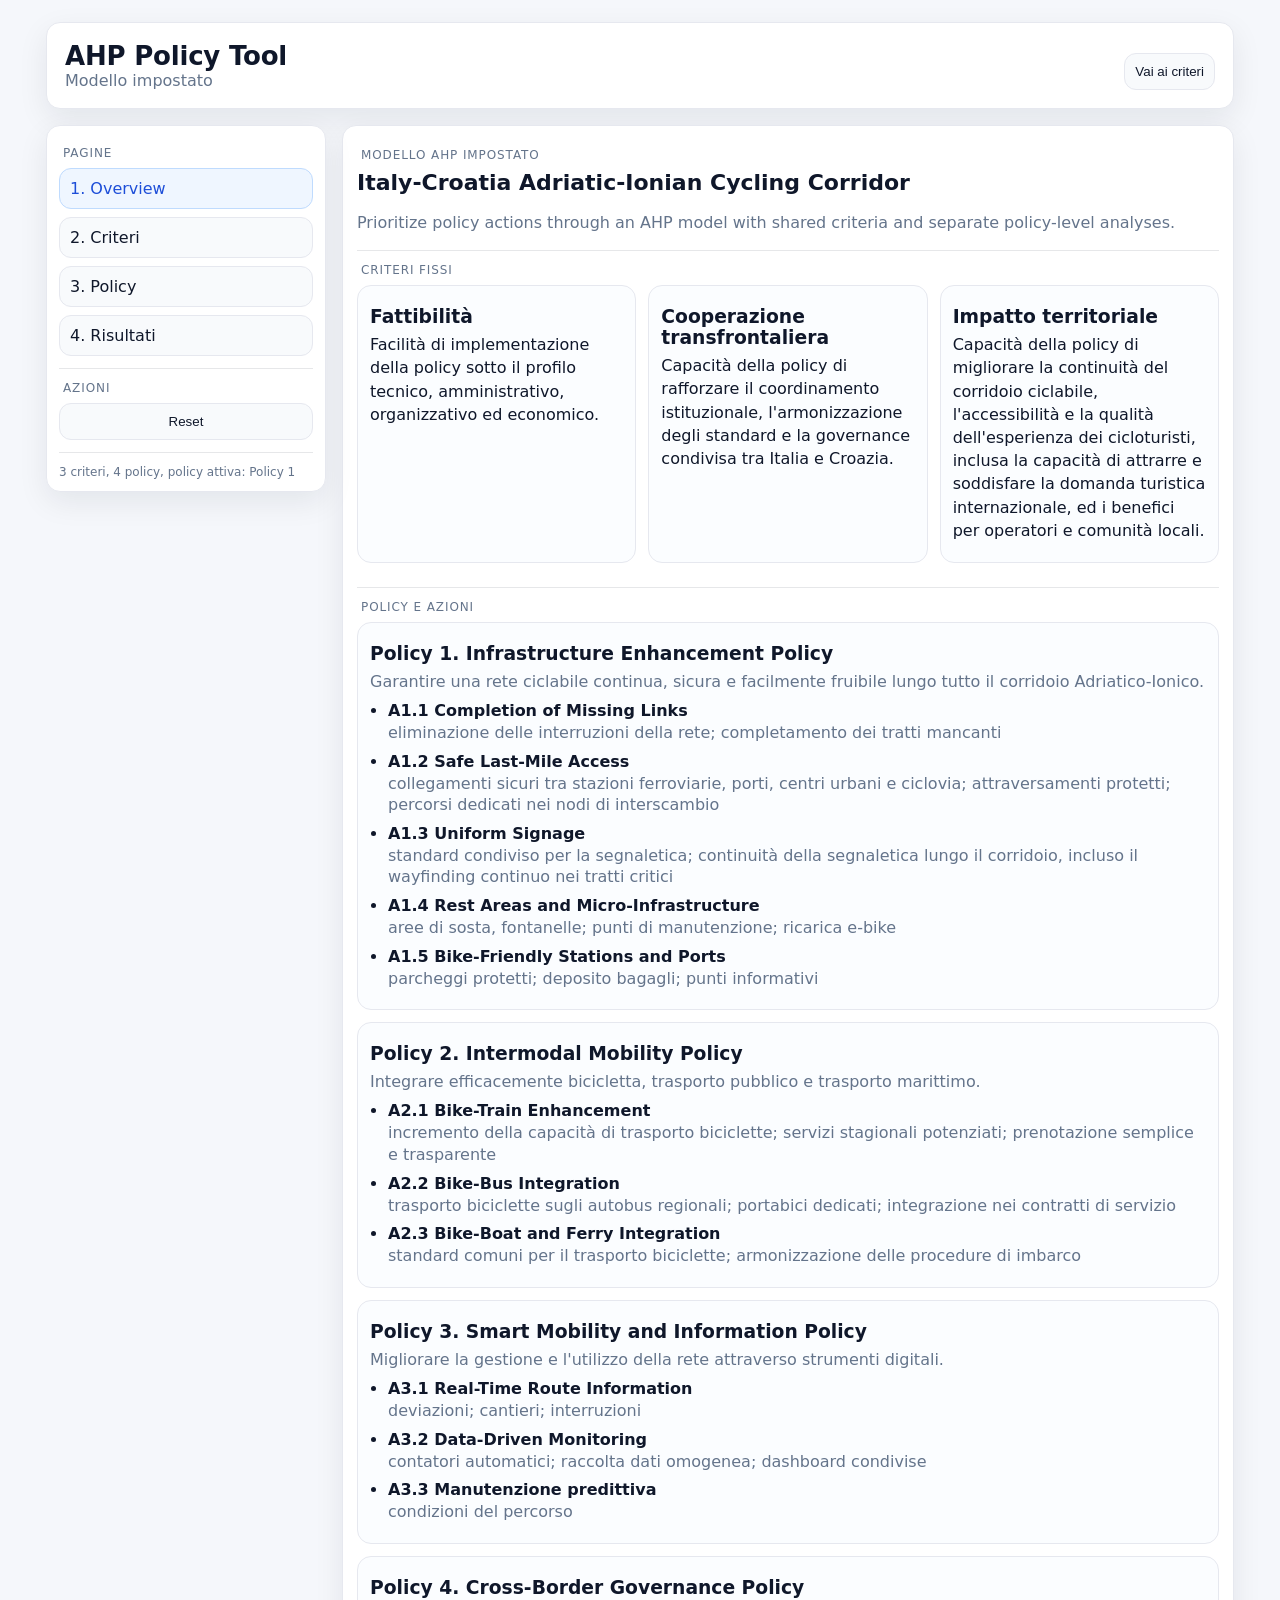
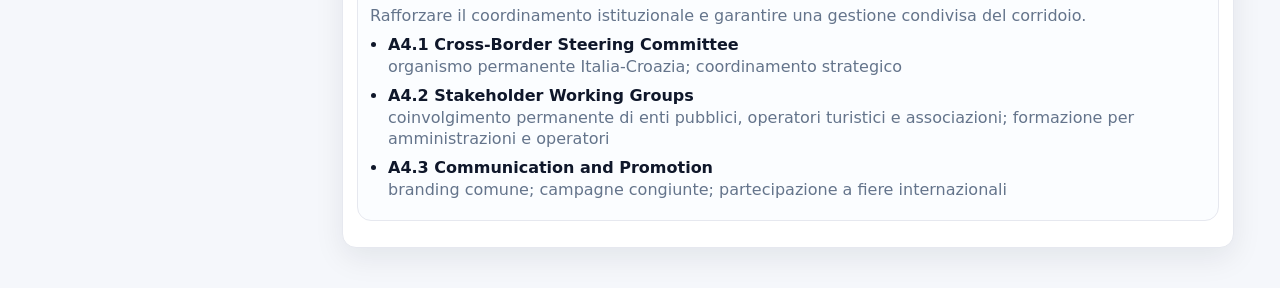
==== index.html @ f9eaa157 "Initial AHP policy tool" ====
<!doctype html>
<html lang="it">
<head>
  <meta charset="utf-8" />
  <meta name="viewport" content="width=device-width,initial-scale=1" />
  <title>AHP Policy Tool</title>
  <link rel="stylesheet" href="styles.css" />
</head>
<body data-page="intro">
  <div class="wrap">
    <header class="top">
      <div>
        <h1 class="h1">AHP Policy Tool</h1>
        <div class="muted">Modello impostato</div>
      </div>
      <div class="topActions">
        <button class="btn" id="nextBtn">Vai ai criteri</button>
      </div>
    </header>

    <main class="grid">
      <aside class="panel">
        <div class="panelTitle">Pagine</div>
        <a class="navLink active" href="index.html">1. Overview</a>
        <a class="navLink" href="criteria.html">2. Criteri</a>
        <a class="navLink" href="policies.html">3. Policy</a>
        <a class="navLink" href="results.html">4. Risultati</a>
        <div class="divider"></div>
        <div class="panelTitle">Azioni</div>
        <button class="btn" id="btnReset">Reset</button>
        <div class="divider"></div>
        <div class="small muted" id="status"></div>
      </aside>
      <section class="content">
        <div class="card" id="view"></div>
      </section>
    </main>
  </div>
  <script src="app.js"></script>
</body>
</html>
---- styles.css ----
:root{
  --bg:#f5f7fb;
  --card:#ffffff;
  --border:#e6e8ef;
  --text:#0f172a;
  --muted:#64748b;
  --shadow: 0 10px 30px rgba(15,23,42,0.08);
  --r: 14px;

  --blue:#2563eb;
  --blue2:#1d4ed8;

  --ok:#16a34a;
  --warn:#b45309;
  --bad:#dc2626;
}

*{ box-sizing:border-box; }
html,body{ height:100%; }

body{
  margin:0;
  font-family: system-ui, -apple-system, Segoe UI, Roboto, Arial;
  color: var(--text);
  background: var(--bg);
}

.wrap{
  max-width: 1220px;
  margin: 22px auto;
  padding: 0 16px 40px;
}

.h1{
  margin:0;
  font-size: 26px;
  letter-spacing: -0.2px;
}

.muted{ color: var(--muted); }
.small{ font-size: 12px; }

.top{
  display:flex;
  justify-content:space-between;
  align-items:flex-end;
  gap:16px;
  padding: 18px;
  border:1px solid var(--border);
  border-radius: var(--r);
  background: var(--card);
  box-shadow: var(--shadow);
}

.topActions{
  display:flex;
  gap:10px;
}

.grid{
  display:grid;
  grid-template-columns: 280px 1fr;
  gap: 16px;
  margin-top: 16px;
}

@media (max-width: 980px){
  .grid{ grid-template-columns: 1fr; }
}

.panel{
  border:1px solid var(--border);
  background: var(--card);
  border-radius: var(--r);
  box-shadow: var(--shadow);
  padding: 12px;
  position: sticky;
  top: 16px;
  height: fit-content;
}

@media (max-width: 980px){
  .panel{ position: static; }
}

.content{
  display:grid;
  gap: 16px;
}

.card{
  border:1px solid var(--border);
  background: var(--card);
  border-radius: var(--r);
  box-shadow: var(--shadow);
  padding: 14px;
}

.panelTitle{
  font-size: 12px;
  text-transform: uppercase;
  letter-spacing: 0.9px;
  color: var(--muted);
  margin: 8px 4px;
}

.divider{
  height:1px;
  background: rgba(15,23,42,0.10);
  margin: 12px 0;
}

.navLink{
  display:block;
  padding: 10px 10px;
  border-radius: 12px;
  border:1px solid var(--border);
  background:#f8fafc;
  color: var(--text);
  text-decoration:none;
  margin-bottom: 8px;
}

.navLink:hover{
  background:#eef2ff;
  border-color:#dbeafe;
}

.navLink.active{
  border-color:#bfdbfe;
  background:#eff6ff;
  color: var(--blue2);
}

.btn{
  width:100%;
  border:1px solid var(--border);
  background:#f8fafc;
  color: var(--text);
  padding: 10px 10px;
  border-radius: 12px;
  cursor:pointer;
}

.btn:hover{
  background:#eef2ff;
  border-color:#dbeafe;
}

.btn.inline{
  width:auto;
  padding: 10px 14px;
}

input[type="text"]{
  width:100%;
  padding: 10px;
  border-radius: 12px;
  border:1px solid var(--border);
  background:#ffffff;
  color: var(--text);
}

.row{
  display:grid;
  grid-template-columns: 1fr 1fr;
  gap: 12px;
}

@media (max-width: 980px){
  .row{ grid-template-columns: 1fr; }
}

.kv{
  display:flex;
  gap:10px;
  align-items:center;
}

.kv button{
  width:38px;
}

.badge{
  display:inline-block;
  padding: 6px 10px;
  border-radius: 999px;
  border:1px solid var(--border);
  background:#f8fafc;
  color: var(--muted);
  font-size: 12px;
}

.badge.good{ color: var(--ok); }
.badge.mid{ color: var(--warn); }
.badge.warn{ color: var(--bad); }

table{
  width:100%;
  border-collapse: collapse;
  overflow:hidden;
  border-radius: 12px;
}

th,td{
  border-bottom: 1px solid rgba(15,23,42,0.10);
  padding: 8px 10px;
  text-align: right;
}

th:first-child, td:first-child{ text-align:left; }

.matrixLayout{
  display: grid;
  grid-template-columns: 1fr;
  gap: 14px;
  align-items: start;
}


@media (max-width: 980px){
  .matrixLayout{ grid-template-columns: 1fr; }
}

.stickyBox{
  position: sticky;
  top: 16px;
}

@media (max-width: 980px){
  .stickyBox{ position: static; }
}

.pairRow{
  display:grid;
  grid-template-columns: 180px 1fr 180px;
  gap: 12px;
  align-items:center;
  padding: 10px;
  border:1px solid var(--border);
  background:#fbfdff;
  border-radius: 14px;
  margin-bottom: 10px;
}

.pairMid{
  display:flex;
  gap: 10px;
  align-items:center;
}

.pairMid input[type="range"]{
  width:100%;
}

.sidePick{
  display:flex;
  gap:8px;
  align-items:center;
  color: var(--muted);
  font-size: 12px;
}

.sidePick button{
  border:1px solid var(--border);
  background:#ffffff;
  padding: 6px 10px;
  border-radius: 999px;
  cursor:pointer;
}

.sidePick button.active{
  border-color:#bfdbfe;
  background:#eff6ff;
  color: var(--blue2);
}

.tabs{
  display:flex;
  gap:8px;
  flex-wrap:wrap;
  margin-bottom: 10px;
}

.tabBtn{
  border:1px solid var(--border);
  background:#f8fafc;
  padding: 8px 10px;
  border-radius: 999px;
  cursor:pointer;
}

.tabBtn:hover{
  background:#eef2ff;
  border-color:#dbeafe;
}

.tabBtn.active{
  border-color:#bfdbfe;
  background:#eff6ff;
  color: var(--blue2);
}

.heatWrap{
  border:1px solid var(--border);
  border-radius: 12px;
  padding: 10px;
  background:#ffffff;
}

.heatTitle{
  display:flex;
  align-items:center;
  justify-content:space-between;
  gap:10px;
  margin-bottom: 8px;
}

.heatLegend{
  display:flex;
  gap:10px;
  align-items:center;
  color: var(--muted);
  font-size: 12px;
}

.heatLegendBar{
  width: 140px;
  height: 10px;
  border-radius: 999px;
  border:1px solid var(--border);
  background: linear-gradient(90deg, #1d4ed8, #ffffff, #dc2626);
}

.heatCanvas{
  width: 100%;
  height: 340px;
  display:block;
}

canvas.chart{
  width:100%;
  height: 240px;
  border-radius: 12px;
  border:1px solid var(--border);
  background:#ffffff;
  display:block;
}
/* ---- Pairwise slider extras ---- */

.valBox{
  font-weight: 600;
  width: 30px;
  text-align: right;
}

.dirBox{
  font-size: 12px;
  color: #555;
  margin-top: 4px;
}

/* ---- Policy AHP updates ---- */
h2{
  margin: 4px 0 8px;
  font-size: 22px;
}

h3{
  margin: 8px 0 6px;
}

p{
  line-height: 1.45;
}

.infoGrid{
  display:grid;
  grid-template-columns: repeat(3, 1fr);
  gap: 12px;
}

@media (max-width: 980px){
  .infoGrid{ grid-template-columns: 1fr; }
}

.infoCard,
.policyBlock,
.policyResult{
  border:1px solid var(--border);
  background:#fbfdff;
  border-radius: 14px;
  padding: 12px;
  margin-bottom: 12px;
}

.infoCard p,
.policyBlock p,
.policyResult p{
  margin: 4px 0 8px;
}

.actionList{
  margin: 8px 0 0 18px;
  padding: 0;
}

.actionList li{
  margin-bottom: 8px;
}

.actionList span{
  display:block;
  color: var(--muted);
  margin-top: 2px;
  line-height: 1.35;
}

.pairTitle{
  font-weight: 650;
  line-height: 1.25;
}

.pairDesc{
  color: var(--muted);
  font-size: 12px;
  line-height: 1.35;
  margin-top: 4px;
}

.resultRow{
  margin-top: 10px;
}
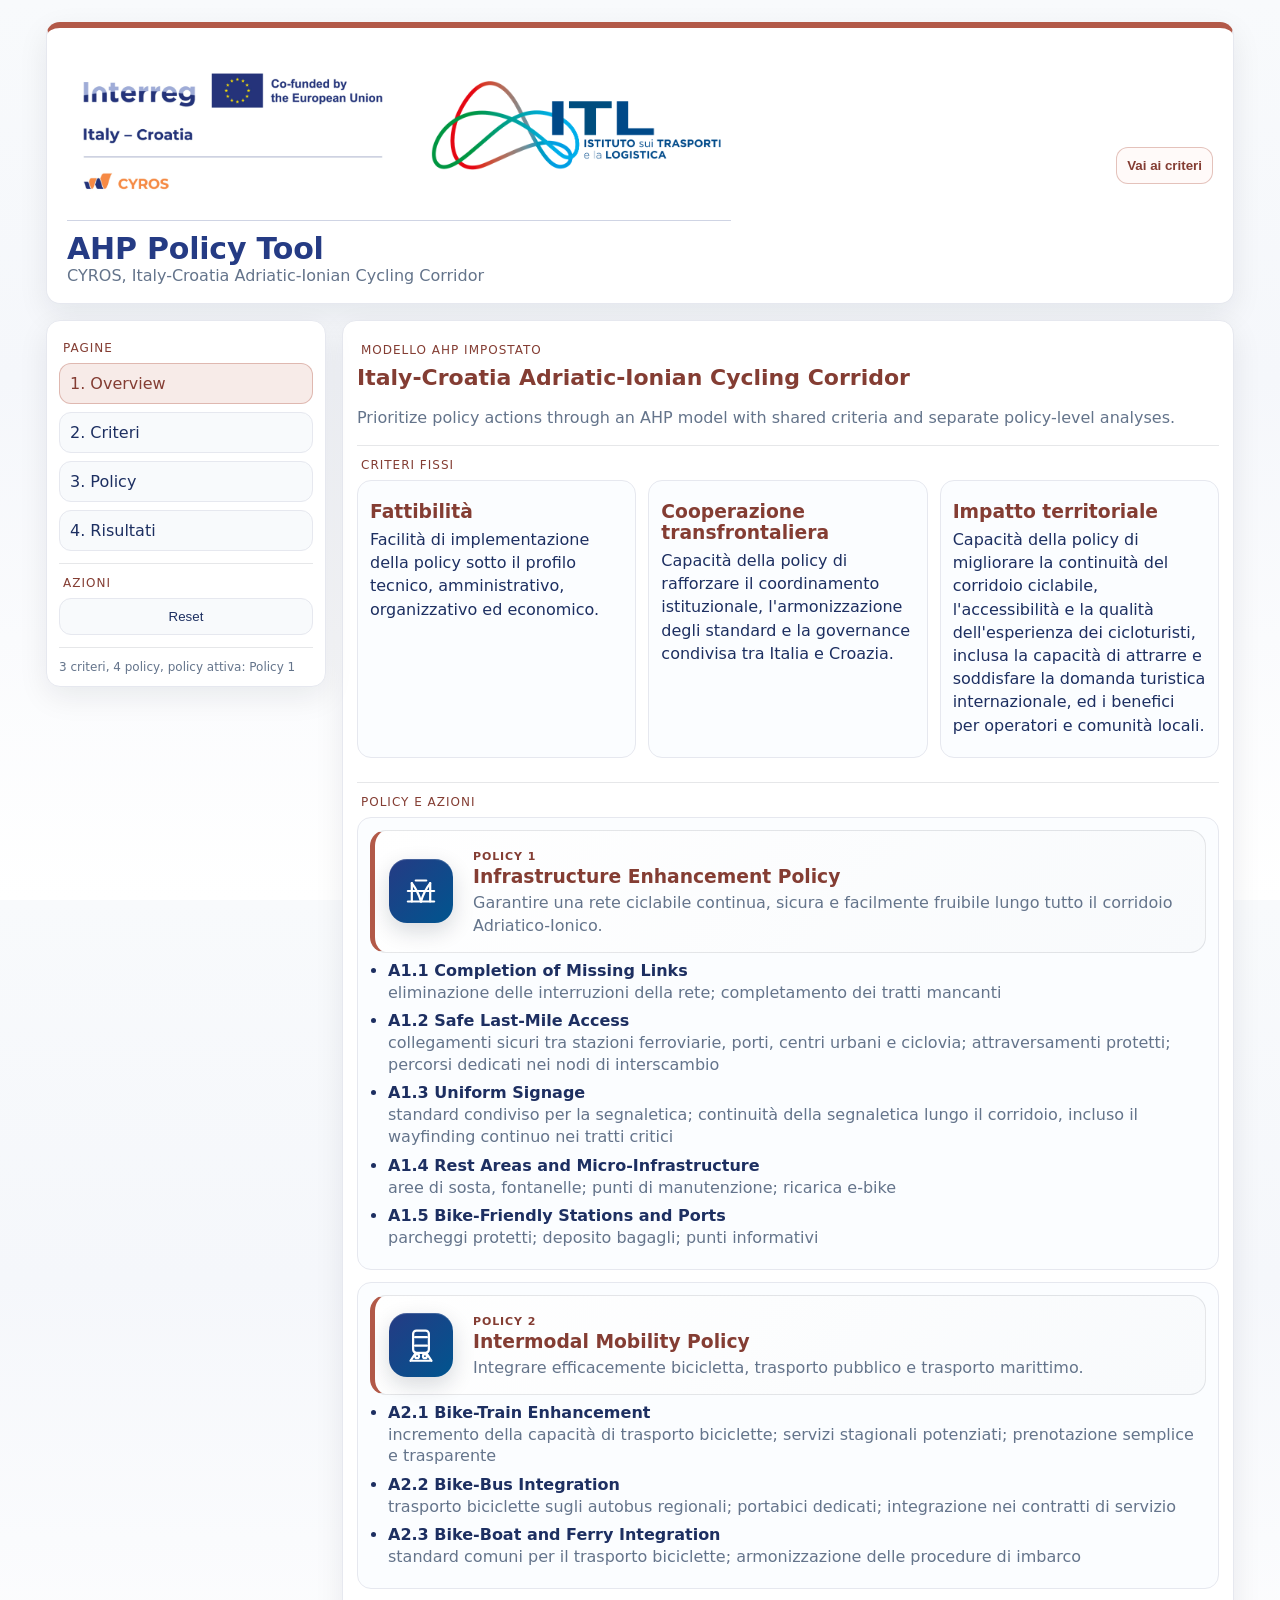
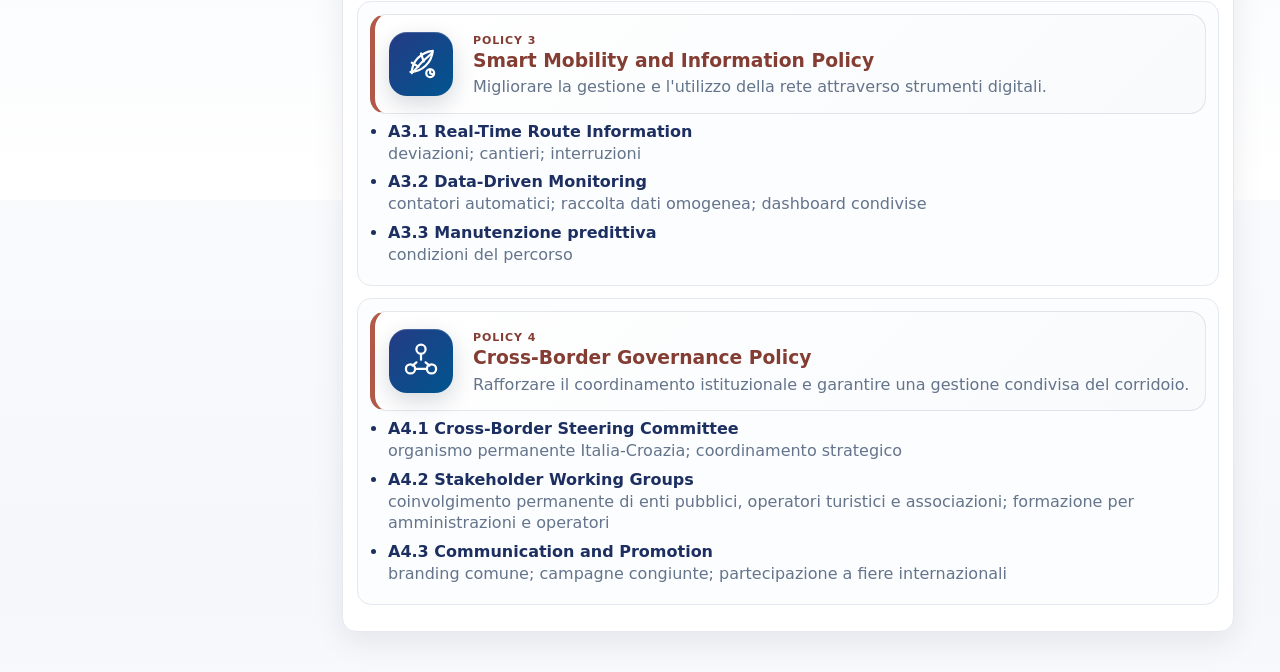
==== commit 87e06fd9: "1.0.0" ====
--- a/index.html
+++ b/index.html
@@ -8,10 +8,16 @@
 </head>
 <body data-page="intro">
   <div class="wrap">
-    <header class="top">
-      <div>
-        <h1 class="h1">AHP Policy Tool</h1>
-        <div class="muted">Modello impostato</div>
+    <header class="top brandTop">
+      <div class="brandHeader">
+        <div class="brandLogos" aria-label="Project logos">
+          <img class="brandLogo interregLogo" src="assets/interreg-cyros.png" alt="Interreg Italy-Croatia, Co-funded by the European Union, CYROS" />
+          <img class="brandLogo itlLogo" src="assets/itl-logo.png" alt="ITL, Istituto sui Trasporti e la Logistica" />
+        </div>
+        <div class="brandTitleBlock">
+          <h1 class="h1">AHP Policy Tool</h1>
+          <div class="muted">CYROS, Italy-Croatia Adriatic-Ionian Cycling Corridor</div>
+        </div>
       </div>
       <div class="topActions">
         <button class="btn" id="nextBtn">Vai ai criteri</button>
--- a/styles.css
+++ b/styles.css
@@ -431,3 +431,394 @@
 .resultRow{
   margin-top: 10px;
 }
+
+/* ---- Academic policy visuals ---- */
+.policyMiniCard{
+  display:grid;
+  grid-template-columns: 70px 1fr;
+  gap: 14px;
+  align-items:center;
+  border:1px solid rgba(15,23,42,0.10);
+  border-radius: 16px;
+  background: linear-gradient(135deg, #ffffff 0%, #f8fafc 100%);
+  padding: 14px;
+}
+
+.policyMiniCard h3{
+  margin: 2px 0 4px;
+  line-height: 1.15;
+}
+
+.policyMiniCard p{
+  margin: 0;
+  color: var(--muted);
+}
+
+.policyCode{
+  display:inline-block;
+  font-size: 11px;
+  letter-spacing: .9px;
+  text-transform: uppercase;
+  color: var(--blue2);
+  font-weight: 750;
+}
+
+.policyIcon,
+.priorityIcon{
+  display:grid;
+  place-items:center;
+  border-radius: 18px;
+  background: linear-gradient(135deg, #06224a, #0f3a6d);
+  box-shadow: inset 0 1px 0 rgba(255,255,255,0.18), 0 8px 22px rgba(15,23,42,0.16);
+}
+
+.policyIcon{
+  width: 64px;
+  height: 64px;
+}
+
+.policyIcon svg,
+.priorityIcon svg{
+  width: 42px;
+  height: 42px;
+  fill: none;
+  stroke: #ffffff;
+  stroke-width: 3.4;
+  stroke-linecap: round;
+  stroke-linejoin: round;
+}
+
+.priorityMatrixWrap{
+  border:1px solid var(--border);
+  border-radius: 18px;
+  background:#ffffff;
+  box-shadow: var(--shadow);
+  padding: 16px;
+  margin-bottom: 16px;
+}
+
+.priorityMatrixTitle{
+  display:flex;
+  justify-content:space-between;
+  align-items:flex-end;
+  gap: 18px;
+  margin-bottom: 14px;
+}
+
+.priorityMatrixTitle h2{
+  margin: 0 0 4px;
+  letter-spacing: -.2px;
+}
+
+.priorityLegend{
+  display:flex;
+  align-items:center;
+  gap: 9px;
+  color: var(--muted);
+  font-size: 12px;
+  white-space: nowrap;
+}
+
+.priorityLegend i{
+  width: 148px;
+  height: 12px;
+  border-radius: 999px;
+  border:1px solid rgba(15,23,42,0.10);
+  background: linear-gradient(90deg, #edf7e8, #b9e4a1, #44a852, #006b3d);
+}
+
+.priorityScroll{
+  overflow-x:auto;
+  border:1px solid rgba(15,23,42,0.10);
+  border-radius: 14px;
+}
+
+.priorityMatrix{
+  min-width: 1120px;
+  border-collapse: separate;
+  border-spacing: 0;
+  font-size: 13px;
+}
+
+.priorityMatrix th,
+.priorityMatrix td{
+  border-bottom:1px solid rgba(15,23,42,0.10);
+  border-right:1px solid rgba(15,23,42,0.08);
+  padding: 10px 12px;
+  text-align:center;
+  vertical-align:middle;
+}
+
+.priorityMatrix thead th{
+  background:#1f2937;
+  color:#ffffff;
+  font-weight: 750;
+}
+
+.priorityMatrix thead tr:first-child th{
+  padding-top: 14px;
+  padding-bottom: 14px;
+}
+
+.priorityMatrix .actionsCorner{
+  text-align:left;
+  text-transform: uppercase;
+  letter-spacing: .6px;
+  min-width: 250px;
+}
+
+.priorityPolicyHead{
+  min-width: 220px;
+}
+
+.priorityHeadContent{
+  display:flex;
+  align-items:center;
+  justify-content:center;
+  gap: 12px;
+  text-align:left;
+}
+
+.priorityHeadContent span{
+  display:block;
+  max-width: 150px;
+  color: rgba(255,255,255,0.86);
+  font-weight: 650;
+  line-height: 1.2;
+}
+
+.priorityIcon{
+  width: 48px;
+  height: 48px;
+  box-shadow: none;
+}
+
+.priorityIcon svg{
+  width: 31px;
+  height: 31px;
+  stroke-width: 3.6;
+}
+
+.priorityMatrix tbody th.actionHead{
+  width: 250px;
+  text-align:left;
+  background:#fbfdff;
+  color: var(--text);
+}
+
+.actionHead span{
+  display:inline-block;
+  min-width: 42px;
+  color:#0f3a6d;
+  font-weight: 800;
+}
+
+.actionHead strong{
+  font-weight: 700;
+  line-height: 1.2;
+}
+
+.scoreCell,
+.scorePct{
+  background: color-mix(in srgb, #2f9e44 calc(var(--score) * 72%), #f7fbf5);
+  color:#071a0c;
+  font-weight: 750;
+}
+
+.scoreCell{
+  position:relative;
+  min-width: 120px;
+}
+
+.scoreCell span{
+  position:relative;
+  z-index:1;
+}
+
+.scoreCell i{
+  display:block;
+  height: 18px;
+  max-width: 92%;
+  min-width: 8px;
+  margin: 4px auto 0;
+  border-radius: 2px;
+  background: linear-gradient(90deg, #0a6f3d, #006b3d);
+}
+
+.emptyScore{
+  color: rgba(15,23,42,0.42);
+  background:#ffffff;
+  font-weight: 600;
+}
+
+.priorityMatrix tfoot th,
+.priorityMatrix tfoot td{
+  background:#064e3b;
+  color:#ffffff;
+  font-weight: 800;
+  border-bottom:0;
+}
+
+@media (max-width: 760px){
+  .policyMiniCard{
+    grid-template-columns: 1fr;
+  }
+  .priorityMatrixTitle{
+    align-items:flex-start;
+    flex-direction:column;
+  }
+}
+
+/* ---- CYROS visual identity ---- */
+:root{
+  --brand:#b25948;
+  --brandDark:#843d33;
+  --brandSoft:#f7ebe8;
+  --euBlue:#253b84;
+  --itlBlue:#00558f;
+  --green:#006b3d;
+  --blue:#253b84;
+  --blue2:#253b84;
+  --text:#1d2f61;
+}
+
+body{
+  background: linear-gradient(180deg, #f8fafc 0%, #f5f7fb 42%, #ffffff 100%);
+}
+
+.brandTop{
+  align-items:center;
+  border-top: 6px solid var(--brand);
+  padding: 18px 20px;
+}
+
+.brandHeader{
+  display:grid;
+  gap: 14px;
+  min-width: 0;
+}
+
+.brandLogos{
+  display:flex;
+  align-items:center;
+  gap: 24px;
+  flex-wrap:wrap;
+}
+
+.brandLogo{
+  display:block;
+  object-fit:contain;
+  max-width:100%;
+}
+
+.interregLogo{
+  width: 330px;
+  height:auto;
+}
+
+.itlLogo{
+  width: 310px;
+  height:auto;
+}
+
+.brandTitleBlock{
+  padding-top: 10px;
+  border-top: 1px solid rgba(37,59,132,0.22);
+}
+
+.h1,
+h2,
+h3,
+.panelTitle,
+.policyCode,
+.navLink.active,
+.actionHead span{
+  color: var(--brandDark);
+}
+
+.h1{
+  font-size: 30px;
+  color: var(--euBlue);
+}
+
+.panelTitle{
+  letter-spacing: 1px;
+}
+
+.navLink.active{
+  border-color: rgba(178,89,72,0.35);
+  background: var(--brandSoft);
+}
+
+.navLink:hover,
+.btn:hover,
+.tabBtn:hover{
+  background: var(--brandSoft);
+  border-color: rgba(178,89,72,0.26);
+}
+
+.btn.inline,
+.topActions .btn{
+  border-color: rgba(178,89,72,0.35);
+  background: #fffaf9;
+  color: var(--brandDark);
+  font-weight: 700;
+}
+
+.policyMiniCard{
+  border-left: 5px solid var(--brand);
+}
+
+.policyIcon,
+.priorityIcon{
+  background: linear-gradient(135deg, var(--euBlue), var(--itlBlue));
+}
+
+.priorityMatrixTitle h2{
+  color: var(--euBlue);
+}
+
+.priorityMatrix thead th{
+  background: linear-gradient(180deg, var(--euBlue), #17295f);
+}
+
+.priorityMatrix .actionsCorner{
+  background: linear-gradient(180deg, var(--brandDark), #693129);
+}
+
+.priorityLegend i{
+  background: linear-gradient(90deg, #f7ebe8, #d8b6ad, #b25948, #843d33);
+}
+
+.scoreCell,
+.scorePct{
+  background: color-mix(in srgb, var(--brand) calc(var(--score) * 66%), #fffaf9);
+}
+
+.scoreCell i{
+  background: linear-gradient(90deg, var(--brand), var(--brandDark));
+}
+
+.priorityMatrix tfoot th,
+.priorityMatrix tfoot td{
+  background: var(--brandDark);
+}
+
+.badge.good{ color:#006b3d; }
+.badge.mid{ color:#9a5a00; }
+.badge.warn{ color:#b42318; }
+
+@media (max-width: 760px){
+  .brandTop{
+    align-items:flex-start;
+    flex-direction:column;
+  }
+  .brandLogos{
+    gap: 14px;
+  }
+  .interregLogo,
+  .itlLogo{
+    width: 100%;
+    max-width: 330px;
+  }
+}
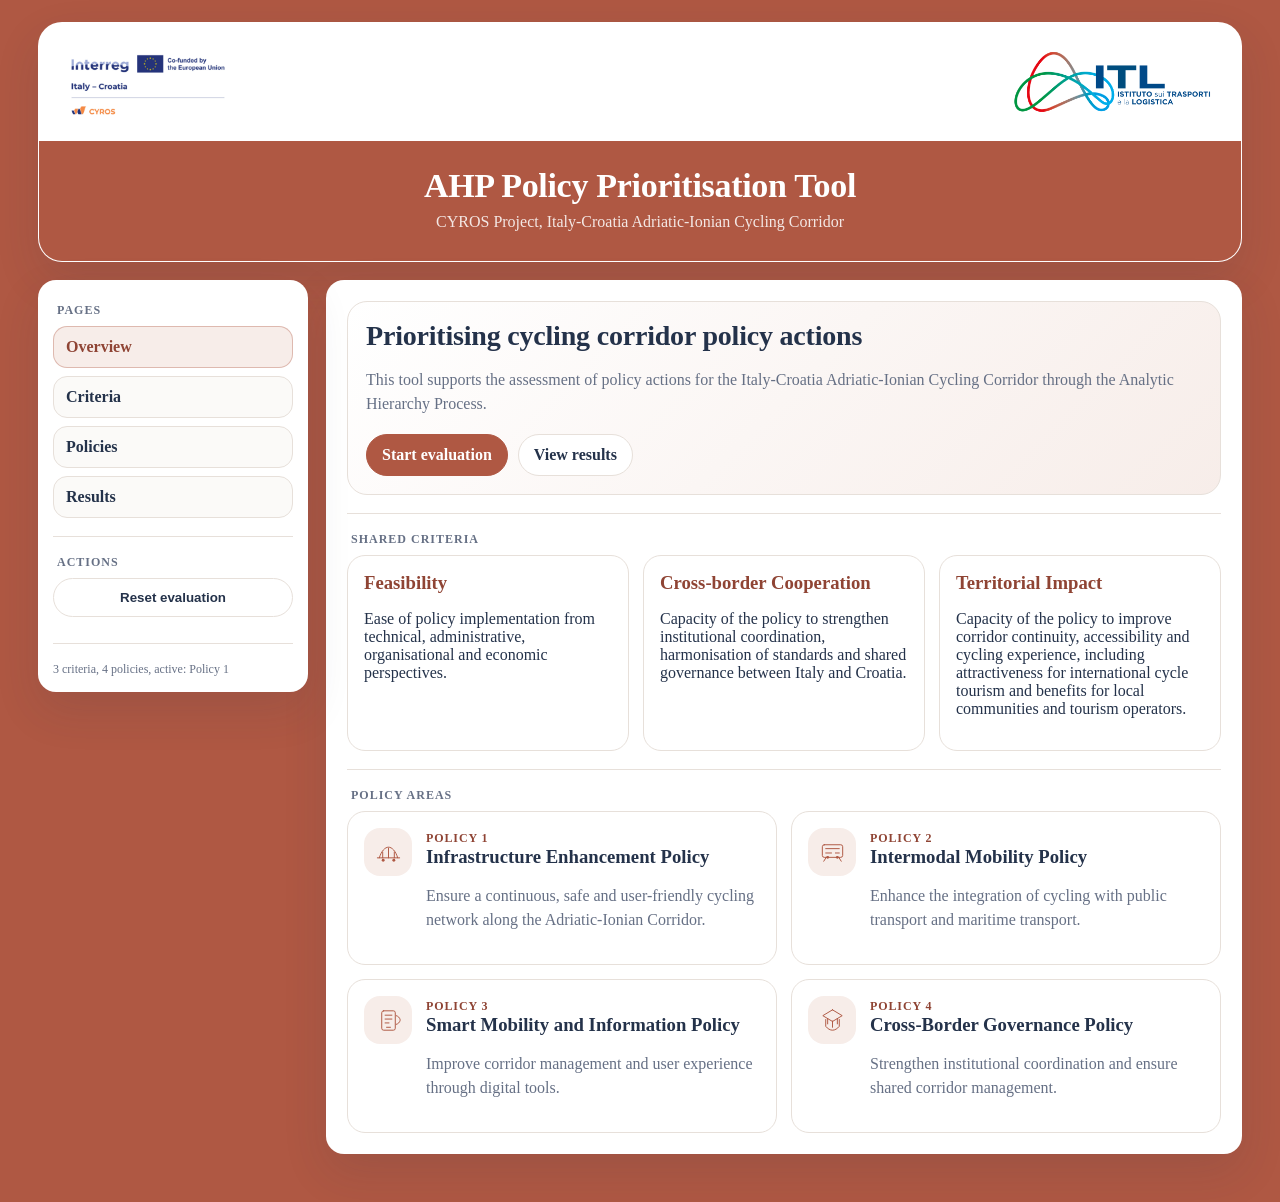
==== commit 684eb68c: "2.0.3" ====
--- a/index.html
+++ b/index.html
@@ -1,47 +1 @@
-<!doctype html>
-<html lang="it">
-<head>
-  <meta charset="utf-8" />
-  <meta name="viewport" content="width=device-width,initial-scale=1" />
-  <title>AHP Policy Tool</title>
-  <link rel="stylesheet" href="styles.css" />
-</head>
-<body data-page="intro">
-  <div class="wrap">
-    <header class="top brandTop">
-      <div class="brandHeader">
-        <div class="brandLogos" aria-label="Project logos">
-          <img class="brandLogo interregLogo" src="assets/interreg-cyros.png" alt="Interreg Italy-Croatia, Co-funded by the European Union, CYROS" />
-          <img class="brandLogo itlLogo" src="assets/itl-logo.png" alt="ITL, Istituto sui Trasporti e la Logistica" />
-        </div>
-        <div class="brandTitleBlock">
-          <h1 class="h1">AHP Policy Tool</h1>
-          <div class="muted">CYROS, Italy-Croatia Adriatic-Ionian Cycling Corridor</div>
-        </div>
-      </div>
-      <div class="topActions">
-        <button class="btn" id="nextBtn">Vai ai criteri</button>
-      </div>
-    </header>
-
-    <main class="grid">
-      <aside class="panel">
-        <div class="panelTitle">Pagine</div>
-        <a class="navLink active" href="index.html">1. Overview</a>
-        <a class="navLink" href="criteria.html">2. Criteri</a>
-        <a class="navLink" href="policies.html">3. Policy</a>
-        <a class="navLink" href="results.html">4. Risultati</a>
-        <div class="divider"></div>
-        <div class="panelTitle">Azioni</div>
-        <button class="btn" id="btnReset">Reset</button>
-        <div class="divider"></div>
-        <div class="small muted" id="status"></div>
-      </aside>
-      <section class="content">
-        <div class="card" id="view"></div>
-      </section>
-    </main>
-  </div>
-  <script src="app.js"></script>
-</body>
-</html>
+<!doctype html><html lang="en"><head><meta charset="utf-8"><meta name="viewport" content="width=device-width,initial-scale=1"><title>AHP Policy Prioritisation Tool</title><link rel="stylesheet" href="styles.css"></head><body data-page="overview"><div class="wrap"><header class="brandTop"><div class="logoRow"><img class="brandLogo" src="assets/interreg-cyros.png" alt="Interreg Italy-Croatia CYROS"><img class="brandLogo itl" src="assets/itl-logo.png" alt="ITL"></div><div class="titleBand"><h1 class="h1">AHP Policy Prioritisation Tool</h1><p class="subtitle">CYROS Project, Italy-Croatia Adriatic-Ionian Cycling Corridor</p></div></header><main class="grid"><aside class="panel"><div class="panelTitle">Pages</div><a class="navLink active" href="index.html">Overview</a><a class="navLink" href="criteria.html">Criteria</a><a class="navLink" href="policies.html">Policies</a><a class="navLink" href="results.html">Results</a><div class="divider"></div><div class="panelTitle">Actions</div><button class="btn" id="btnReset">Reset evaluation</button><div class="divider"></div><div class="small muted" id="status"></div></aside><section class="content"><div class="card" id="view"></div></section></main></div><script src="app.js"></script></body></html>
--- a/styles.css
+++ b/styles.css
@@ -1,824 +1,26 @@
 :root{
-  --bg:#f5f7fb;
-  --card:#ffffff;
-  --border:#e6e8ef;
-  --text:#0f172a;
-  --muted:#64748b;
-  --shadow: 0 10px 30px rgba(15,23,42,0.08);
-  --r: 14px;
-
-  --blue:#2563eb;
-  --blue2:#1d4ed8;
-
-  --ok:#16a34a;
-  --warn:#b45309;
-  --bad:#dc2626;
+  --primary:#AF5843;
+  --primary-dark:#8f4434;
+  --text:#24324A;
+  --muted:#667085;
+  --bg:#AF5843;
+  --page:#F7F5F2;
+  --card:#FFFFFF;
+  --line:#E7E0DA;
+  --blue:#1F6F8B;
+  --orange:#D68145;
+  --shadow:0 18px 45px rgba(36,50,74,.12);
+  --r:18px;
 }
-
-*{ box-sizing:border-box; }
-html,body{ height:100%; }
-
-body{
-  margin:0;
-  font-family: system-ui, -apple-system, Segoe UI, Roboto, Arial;
-  color: var(--text);
-  background: var(--bg);
-}
-
-.wrap{
-  max-width: 1220px;
-  margin: 22px auto;
-  padding: 0 16px 40px;
-}
-
-.h1{
-  margin:0;
-  font-size: 26px;
-  letter-spacing: -0.2px;
-}
-
-.muted{ color: var(--muted); }
-.small{ font-size: 12px; }
-
-.top{
-  display:flex;
-  justify-content:space-between;
-  align-items:flex-end;
-  gap:16px;
-  padding: 18px;
-  border:1px solid var(--border);
-  border-radius: var(--r);
-  background: var(--card);
-  box-shadow: var(--shadow);
-}
-
-.topActions{
-  display:flex;
-  gap:10px;
-}
-
-.grid{
-  display:grid;
-  grid-template-columns: 280px 1fr;
-  gap: 16px;
-  margin-top: 16px;
-}
-
-@media (max-width: 980px){
-  .grid{ grid-template-columns: 1fr; }
-}
-
-.panel{
-  border:1px solid var(--border);
-  background: var(--card);
-  border-radius: var(--r);
-  box-shadow: var(--shadow);
-  padding: 12px;
-  position: sticky;
-  top: 16px;
-  height: fit-content;
-}
-
-@media (max-width: 980px){
-  .panel{ position: static; }
-}
-
-.content{
-  display:grid;
-  gap: 16px;
-}
-
-.card{
-  border:1px solid var(--border);
-  background: var(--card);
-  border-radius: var(--r);
-  box-shadow: var(--shadow);
-  padding: 14px;
-}
-
-.panelTitle{
-  font-size: 12px;
-  text-transform: uppercase;
-  letter-spacing: 0.9px;
-  color: var(--muted);
-  margin: 8px 4px;
-}
-
-.divider{
-  height:1px;
-  background: rgba(15,23,42,0.10);
-  margin: 12px 0;
-}
-
-.navLink{
-  display:block;
-  padding: 10px 10px;
-  border-radius: 12px;
-  border:1px solid var(--border);
-  background:#f8fafc;
-  color: var(--text);
-  text-decoration:none;
-  margin-bottom: 8px;
-}
-
-.navLink:hover{
-  background:#eef2ff;
-  border-color:#dbeafe;
-}
-
-.navLink.active{
-  border-color:#bfdbfe;
-  background:#eff6ff;
-  color: var(--blue2);
-}
-
-.btn{
-  width:100%;
-  border:1px solid var(--border);
-  background:#f8fafc;
-  color: var(--text);
-  padding: 10px 10px;
-  border-radius: 12px;
-  cursor:pointer;
-}
-
-.btn:hover{
-  background:#eef2ff;
-  border-color:#dbeafe;
-}
-
-.btn.inline{
-  width:auto;
-  padding: 10px 14px;
-}
-
-input[type="text"]{
-  width:100%;
-  padding: 10px;
-  border-radius: 12px;
-  border:1px solid var(--border);
-  background:#ffffff;
-  color: var(--text);
-}
-
-.row{
-  display:grid;
-  grid-template-columns: 1fr 1fr;
-  gap: 12px;
-}
-
-@media (max-width: 980px){
-  .row{ grid-template-columns: 1fr; }
-}
-
-.kv{
-  display:flex;
-  gap:10px;
-  align-items:center;
-}
-
-.kv button{
-  width:38px;
-}
-
-.badge{
-  display:inline-block;
-  padding: 6px 10px;
-  border-radius: 999px;
-  border:1px solid var(--border);
-  background:#f8fafc;
-  color: var(--muted);
-  font-size: 12px;
-}
-
-.badge.good{ color: var(--ok); }
-.badge.mid{ color: var(--warn); }
-.badge.warn{ color: var(--bad); }
-
-table{
-  width:100%;
-  border-collapse: collapse;
-  overflow:hidden;
-  border-radius: 12px;
-}
-
-th,td{
-  border-bottom: 1px solid rgba(15,23,42,0.10);
-  padding: 8px 10px;
-  text-align: right;
-}
-
-th:first-child, td:first-child{ text-align:left; }
-
-.matrixLayout{
-  display: grid;
-  grid-template-columns: 1fr;
-  gap: 14px;
-  align-items: start;
-}
-
-
-@media (max-width: 980px){
-  .matrixLayout{ grid-template-columns: 1fr; }
-}
-
-.stickyBox{
-  position: sticky;
-  top: 16px;
-}
-
-@media (max-width: 980px){
-  .stickyBox{ position: static; }
-}
-
-.pairRow{
-  display:grid;
-  grid-template-columns: 180px 1fr 180px;
-  gap: 12px;
-  align-items:center;
-  padding: 10px;
-  border:1px solid var(--border);
-  background:#fbfdff;
-  border-radius: 14px;
-  margin-bottom: 10px;
-}
-
-.pairMid{
-  display:flex;
-  gap: 10px;
-  align-items:center;
-}
-
-.pairMid input[type="range"]{
-  width:100%;
-}
-
-.sidePick{
-  display:flex;
-  gap:8px;
-  align-items:center;
-  color: var(--muted);
-  font-size: 12px;
-}
-
-.sidePick button{
-  border:1px solid var(--border);
-  background:#ffffff;
-  padding: 6px 10px;
-  border-radius: 999px;
-  cursor:pointer;
-}
-
-.sidePick button.active{
-  border-color:#bfdbfe;
-  background:#eff6ff;
-  color: var(--blue2);
-}
-
-.tabs{
-  display:flex;
-  gap:8px;
-  flex-wrap:wrap;
-  margin-bottom: 10px;
-}
-
-.tabBtn{
-  border:1px solid var(--border);
-  background:#f8fafc;
-  padding: 8px 10px;
-  border-radius: 999px;
-  cursor:pointer;
-}
-
-.tabBtn:hover{
-  background:#eef2ff;
-  border-color:#dbeafe;
-}
-
-.tabBtn.active{
-  border-color:#bfdbfe;
-  background:#eff6ff;
-  color: var(--blue2);
-}
-
-.heatWrap{
-  border:1px solid var(--border);
-  border-radius: 12px;
-  padding: 10px;
-  background:#ffffff;
-}
-
-.heatTitle{
-  display:flex;
-  align-items:center;
-  justify-content:space-between;
-  gap:10px;
-  margin-bottom: 8px;
-}
-
-.heatLegend{
-  display:flex;
-  gap:10px;
-  align-items:center;
-  color: var(--muted);
-  font-size: 12px;
-}
-
-.heatLegendBar{
-  width: 140px;
-  height: 10px;
-  border-radius: 999px;
-  border:1px solid var(--border);
-  background: linear-gradient(90deg, #1d4ed8, #ffffff, #dc2626);
-}
-
-.heatCanvas{
-  width: 100%;
-  height: 340px;
-  display:block;
-}
-
-canvas.chart{
-  width:100%;
-  height: 240px;
-  border-radius: 12px;
-  border:1px solid var(--border);
-  background:#ffffff;
-  display:block;
-}
-/* ---- Pairwise slider extras ---- */
-
-.valBox{
-  font-weight: 600;
-  width: 30px;
-  text-align: right;
-}
-
-.dirBox{
-  font-size: 12px;
-  color: #555;
-  margin-top: 4px;
-}
-
-/* ---- Policy AHP updates ---- */
-h2{
-  margin: 4px 0 8px;
-  font-size: 22px;
-}
-
-h3{
-  margin: 8px 0 6px;
-}
-
-p{
-  line-height: 1.45;
-}
-
-.infoGrid{
-  display:grid;
-  grid-template-columns: repeat(3, 1fr);
-  gap: 12px;
-}
-
-@media (max-width: 980px){
-  .infoGrid{ grid-template-columns: 1fr; }
-}
-
-.infoCard,
-.policyBlock,
-.policyResult{
-  border:1px solid var(--border);
-  background:#fbfdff;
-  border-radius: 14px;
-  padding: 12px;
-  margin-bottom: 12px;
-}
-
-.infoCard p,
-.policyBlock p,
-.policyResult p{
-  margin: 4px 0 8px;
-}
-
-.actionList{
-  margin: 8px 0 0 18px;
-  padding: 0;
-}
-
-.actionList li{
-  margin-bottom: 8px;
-}
-
-.actionList span{
-  display:block;
-  color: var(--muted);
-  margin-top: 2px;
-  line-height: 1.35;
-}
-
-.pairTitle{
-  font-weight: 650;
-  line-height: 1.25;
-}
-
-.pairDesc{
-  color: var(--muted);
-  font-size: 12px;
-  line-height: 1.35;
-  margin-top: 4px;
-}
-
-.resultRow{
-  margin-top: 10px;
-}
-
-/* ---- Academic policy visuals ---- */
-.policyMiniCard{
-  display:grid;
-  grid-template-columns: 70px 1fr;
-  gap: 14px;
-  align-items:center;
-  border:1px solid rgba(15,23,42,0.10);
-  border-radius: 16px;
-  background: linear-gradient(135deg, #ffffff 0%, #f8fafc 100%);
-  padding: 14px;
-}
-
-.policyMiniCard h3{
-  margin: 2px 0 4px;
-  line-height: 1.15;
-}
-
-.policyMiniCard p{
-  margin: 0;
-  color: var(--muted);
-}
-
-.policyCode{
-  display:inline-block;
-  font-size: 11px;
-  letter-spacing: .9px;
-  text-transform: uppercase;
-  color: var(--blue2);
-  font-weight: 750;
-}
-
-.policyIcon,
-.priorityIcon{
-  display:grid;
-  place-items:center;
-  border-radius: 18px;
-  background: linear-gradient(135deg, #06224a, #0f3a6d);
-  box-shadow: inset 0 1px 0 rgba(255,255,255,0.18), 0 8px 22px rgba(15,23,42,0.16);
-}
-
-.policyIcon{
-  width: 64px;
-  height: 64px;
-}
-
-.policyIcon svg,
-.priorityIcon svg{
-  width: 42px;
-  height: 42px;
-  fill: none;
-  stroke: #ffffff;
-  stroke-width: 3.4;
-  stroke-linecap: round;
-  stroke-linejoin: round;
-}
-
-.priorityMatrixWrap{
-  border:1px solid var(--border);
-  border-radius: 18px;
-  background:#ffffff;
-  box-shadow: var(--shadow);
-  padding: 16px;
-  margin-bottom: 16px;
-}
-
-.priorityMatrixTitle{
-  display:flex;
-  justify-content:space-between;
-  align-items:flex-end;
-  gap: 18px;
-  margin-bottom: 14px;
-}
-
-.priorityMatrixTitle h2{
-  margin: 0 0 4px;
-  letter-spacing: -.2px;
-}
-
-.priorityLegend{
-  display:flex;
-  align-items:center;
-  gap: 9px;
-  color: var(--muted);
-  font-size: 12px;
-  white-space: nowrap;
-}
-
-.priorityLegend i{
-  width: 148px;
-  height: 12px;
-  border-radius: 999px;
-  border:1px solid rgba(15,23,42,0.10);
-  background: linear-gradient(90deg, #edf7e8, #b9e4a1, #44a852, #006b3d);
-}
-
-.priorityScroll{
-  overflow-x:auto;
-  border:1px solid rgba(15,23,42,0.10);
-  border-radius: 14px;
-}
-
-.priorityMatrix{
-  min-width: 1120px;
-  border-collapse: separate;
-  border-spacing: 0;
-  font-size: 13px;
-}
-
-.priorityMatrix th,
-.priorityMatrix td{
-  border-bottom:1px solid rgba(15,23,42,0.10);
-  border-right:1px solid rgba(15,23,42,0.08);
-  padding: 10px 12px;
-  text-align:center;
-  vertical-align:middle;
-}
-
-.priorityMatrix thead th{
-  background:#1f2937;
-  color:#ffffff;
-  font-weight: 750;
-}
-
-.priorityMatrix thead tr:first-child th{
-  padding-top: 14px;
-  padding-bottom: 14px;
-}
-
-.priorityMatrix .actionsCorner{
-  text-align:left;
-  text-transform: uppercase;
-  letter-spacing: .6px;
-  min-width: 250px;
-}
-
-.priorityPolicyHead{
-  min-width: 220px;
-}
-
-.priorityHeadContent{
-  display:flex;
-  align-items:center;
-  justify-content:center;
-  gap: 12px;
-  text-align:left;
-}
-
-.priorityHeadContent span{
-  display:block;
-  max-width: 150px;
-  color: rgba(255,255,255,0.86);
-  font-weight: 650;
-  line-height: 1.2;
-}
-
-.priorityIcon{
-  width: 48px;
-  height: 48px;
-  box-shadow: none;
-}
-
-.priorityIcon svg{
-  width: 31px;
-  height: 31px;
-  stroke-width: 3.6;
-}
-
-.priorityMatrix tbody th.actionHead{
-  width: 250px;
-  text-align:left;
-  background:#fbfdff;
-  color: var(--text);
-}
-
-.actionHead span{
-  display:inline-block;
-  min-width: 42px;
-  color:#0f3a6d;
-  font-weight: 800;
-}
-
-.actionHead strong{
-  font-weight: 700;
-  line-height: 1.2;
-}
-
-.scoreCell,
-.scorePct{
-  background: color-mix(in srgb, #2f9e44 calc(var(--score) * 72%), #f7fbf5);
-  color:#071a0c;
-  font-weight: 750;
-}
-
-.scoreCell{
-  position:relative;
-  min-width: 120px;
-}
-
-.scoreCell span{
-  position:relative;
-  z-index:1;
-}
-
-.scoreCell i{
-  display:block;
-  height: 18px;
-  max-width: 92%;
-  min-width: 8px;
-  margin: 4px auto 0;
-  border-radius: 2px;
-  background: linear-gradient(90deg, #0a6f3d, #006b3d);
-}
-
-.emptyScore{
-  color: rgba(15,23,42,0.42);
-  background:#ffffff;
-  font-weight: 600;
-}
-
-.priorityMatrix tfoot th,
-.priorityMatrix tfoot td{
-  background:#064e3b;
-  color:#ffffff;
-  font-weight: 800;
-  border-bottom:0;
-}
-
-@media (max-width: 760px){
-  .policyMiniCard{
-    grid-template-columns: 1fr;
-  }
-  .priorityMatrixTitle{
-    align-items:flex-start;
-    flex-direction:column;
-  }
-}
-
-/* ---- CYROS visual identity ---- */
-:root{
-  --brand:#b25948;
-  --brandDark:#843d33;
-  --brandSoft:#f7ebe8;
-  --euBlue:#253b84;
-  --itlBlue:#00558f;
-  --green:#006b3d;
-  --blue:#253b84;
-  --blue2:#253b84;
-  --text:#1d2f61;
-}
-
-body{
-  background: linear-gradient(180deg, #f8fafc 0%, #f5f7fb 42%, #ffffff 100%);
-}
-
-.brandTop{
-  align-items:center;
-  border-top: 6px solid var(--brand);
-  padding: 18px 20px;
-}
-
-.brandHeader{
-  display:grid;
-  gap: 14px;
-  min-width: 0;
-}
-
-.brandLogos{
-  display:flex;
-  align-items:center;
-  gap: 24px;
-  flex-wrap:wrap;
-}
-
-.brandLogo{
-  display:block;
-  object-fit:contain;
-  max-width:100%;
-}
-
-.interregLogo{
-  width: 330px;
-  height:auto;
-}
-
-.itlLogo{
-  width: 310px;
-  height:auto;
-}
-
-.brandTitleBlock{
-  padding-top: 10px;
-  border-top: 1px solid rgba(37,59,132,0.22);
-}
-
-.h1,
-h2,
-h3,
-.panelTitle,
-.policyCode,
-.navLink.active,
-.actionHead span{
-  color: var(--brandDark);
-}
-
-.h1{
-  font-size: 30px;
-  color: var(--euBlue);
-}
-
-.panelTitle{
-  letter-spacing: 1px;
-}
-
-.navLink.active{
-  border-color: rgba(178,89,72,0.35);
-  background: var(--brandSoft);
-}
-
-.navLink:hover,
-.btn:hover,
-.tabBtn:hover{
-  background: var(--brandSoft);
-  border-color: rgba(178,89,72,0.26);
-}
-
-.btn.inline,
-.topActions .btn{
-  border-color: rgba(178,89,72,0.35);
-  background: #fffaf9;
-  color: var(--brandDark);
-  font-weight: 700;
-}
-
-.policyMiniCard{
-  border-left: 5px solid var(--brand);
-}
-
-.policyIcon,
-.priorityIcon{
-  background: linear-gradient(135deg, var(--euBlue), var(--itlBlue));
-}
-
-.priorityMatrixTitle h2{
-  color: var(--euBlue);
-}
-
-.priorityMatrix thead th{
-  background: linear-gradient(180deg, var(--euBlue), #17295f);
-}
-
-.priorityMatrix .actionsCorner{
-  background: linear-gradient(180deg, var(--brandDark), #693129);
-}
-
-.priorityLegend i{
-  background: linear-gradient(90deg, #f7ebe8, #d8b6ad, #b25948, #843d33);
-}
-
-.scoreCell,
-.scorePct{
-  background: color-mix(in srgb, var(--brand) calc(var(--score) * 66%), #fffaf9);
-}
-
-.scoreCell i{
-  background: linear-gradient(90deg, var(--brand), var(--brandDark));
-}
-
-.priorityMatrix tfoot th,
-.priorityMatrix tfoot td{
-  background: var(--brandDark);
-}
-
-.badge.good{ color:#006b3d; }
-.badge.mid{ color:#9a5a00; }
-.badge.warn{ color:#b42318; }
-
-@media (max-width: 760px){
-  .brandTop{
-    align-items:flex-start;
-    flex-direction:column;
-  }
-  .brandLogos{
-    gap: 14px;
-  }
-  .interregLogo,
-  .itlLogo{
-    width: 100%;
-    max-width: 330px;
-  }
-}
+*{box-sizing:border-box} html,body{min-height:100%}
+body{margin:0;font-family:Inter,Source Sans 3,Segoe UI,Roboto,Arial,sans-serif;color:var(--text);background:var(--bg)}
+.wrap{max-width:1240px;margin:0 auto;padding:22px 18px 48px}.brandTop{background:var(--card);border-radius:24px;box-shadow:var(--shadow);overflow:hidden;border:1px solid rgba(255,255,255,.45)}
+.logoRow{display:flex;align-items:center;justify-content:space-between;gap:24px;padding:18px 24px;background:#fff}.brandLogo{height:82px;width:auto;max-width:45%;object-fit:contain}.brandLogo.itl{height:74px}.titleBand{background:var(--primary);color:#fff;text-align:center;padding:26px 20px 30px}.h1{margin:0;font-size:34px;letter-spacing:-.3px}.subtitle{margin:8px 0 0;color:rgba(255,255,255,.86);font-size:16px}.topActions{display:flex;gap:10px;justify-content:center;margin-top:18px}
+.grid{display:grid;grid-template-columns:270px 1fr;gap:18px;margin-top:18px}.panel,.card{background:var(--card);border:1px solid rgba(255,255,255,.5);border-radius:var(--r);box-shadow:var(--shadow)}.panel{padding:14px;position:sticky;top:16px;height:max-content}.card{padding:20px}.content{display:grid;gap:18px}
+.panelTitle{font-size:12px;text-transform:uppercase;letter-spacing:1px;color:var(--muted);font-weight:800;margin:8px 4px}.divider{height:1px;background:var(--line);margin:18px 0}.muted{color:var(--muted)}.small{font-size:12px}.navLink{display:block;padding:11px 12px;border-radius:14px;border:1px solid var(--line);background:#FBFAF8;color:var(--text);text-decoration:none;margin-bottom:8px;font-weight:650}.navLink:hover,.navLink.active{border-color:rgba(175,88,67,.35);background:#F7EDE9;color:var(--primary-dark)}
+.btn{border:1px solid var(--line);background:#fff;color:var(--text);padding:11px 15px;border-radius:999px;cursor:pointer;text-decoration:none;display:inline-flex;align-items:center;justify-content:center;font-weight:750}.btn.primary{background:var(--primary);border-color:var(--primary);color:#fff}.btn:hover{transform:translateY(-1px)}.panel .btn{width:100%;margin-bottom:8px}.btn.inline{width:auto}
+h2{font-size:28px;margin:0 0 8px;letter-spacing:-.2px}h3{margin:0 0 8px}.heroCard{padding:18px;border-radius:20px;background:linear-gradient(135deg,#fff,#F7EDE9);border:1px solid var(--line)}.heroCard p,.sectionHead p,.policyHero p,.criterionFocus p,.policyCard p{color:var(--muted);line-height:1.5}.heroActions{display:flex;gap:10px;flex-wrap:wrap;margin-top:18px}.sectionHead{display:flex;align-items:flex-start;justify-content:space-between;gap:16px;margin-bottom:18px}.criteriaGrid,.policyGrid{display:grid;grid-template-columns:repeat(3,1fr);gap:14px}.policyGrid{grid-template-columns:repeat(2,1fr)}.criterionCard,.policyCard,.criterionFocus{border:1px solid var(--line);border-radius:18px;background:#fff;padding:16px}.criterionCard h3{color:var(--primary-dark)}.policyCard{display:flex;gap:14px}.policyCard span,.policyHero span,.resultHead span{font-size:12px;text-transform:uppercase;letter-spacing:.9px;color:var(--primary-dark);font-weight:800}.policyIcon{width:48px;height:48px;min-width:48px;border-radius:16px;background:#F7EDE9;color:var(--primary);display:grid;place-items:center}.policyIcon svg{width:31px;height:31px}.policyIcon.large{width:72px;height:72px}.policyIcon.large svg{width:45px;height:45px}.policyHero{display:flex;gap:18px;align-items:center;border:1px solid var(--line);border-radius:22px;background:#FBFAF8;padding:18px;margin:14px 0}.tabs{display:flex;gap:8px;flex-wrap:wrap;margin:12px 0}.tabBtn{border:1px solid var(--line);background:#fff;color:var(--text);padding:10px 13px;border-radius:999px;cursor:pointer;font-weight:750}.tabBtn.active{background:var(--primary);border-color:var(--primary);color:#fff}.badge{display:inline-flex;align-items:center;border-radius:999px;border:1px solid var(--line);padding:7px 11px;font-size:12px;font-weight:750;background:#fff}.badge.good{color:#16794C}.badge.mid{color:#9B5B18}.badge.warn{color:#B42318}
+.comparisonCard{display:grid;grid-template-columns:minmax(230px,1fr) minmax(280px,1.1fr) minmax(230px,1fr);gap:14px;align-items:stretch;border:1px solid var(--line);background:#fff;border-radius:20px;padding:14px;margin-bottom:12px}.compareItem{border-radius:16px;background:#FBFAF8;padding:14px}.compareItem.right{text-align:right}.compareLabel{font-weight:850;margin-bottom:8px}.compareItem p,.compareItem li{color:var(--muted);font-size:13px;line-height:1.4}.compareItem ul{margin:8px 0 0;padding-left:18px}.compareItem.right ul{direction:rtl;padding-left:0;padding-right:18px}.pairMid{display:flex;flex-direction:column;justify-content:center;gap:9px}.scaleLabels{display:flex;justify-content:space-between;font-size:12px;color:var(--muted);font-weight:750}.rng{width:100%;accent-color:var(--primary)}.pairReadout{display:flex;gap:8px;justify-content:center;align-items:center}.valBox{font-weight:900;background:#F7EDE9;color:var(--primary-dark);border-radius:999px;padding:5px 10px;min-width:42px;text-align:center}.dirBox{font-size:12px;color:var(--muted);font-weight:750}
+.heatWrap{border:1px solid var(--line);background:#fff;border-radius:20px;padding:14px;overflow:auto}.heatTitle h3{margin:0}.heatTitle p{margin:2px 0 12px;color:var(--muted)}.heatSvg{width:100%;height:auto;min-width:640px;display:block}.resultGrid{display:grid;grid-template-columns:1fr;gap:14px}.resultCard{border:1px solid var(--line);border-radius:22px;background:#fff;padding:18px;margin-bottom:18px}.resultHead{display:flex;gap:14px;align-items:center;margin-bottom:16px}.rankBars{display:grid;gap:11px;margin:12px 0 16px}.rankBarRow{display:grid;grid-template-columns:minmax(210px,1.4fr) minmax(180px,2fr) 64px;gap:12px;align-items:center}.rankLabel{display:flex;gap:10px;align-items:center;font-weight:750}.rankNum{width:26px;height:26px;display:grid;place-items:center;border-radius:999px;background:#F7EDE9;color:var(--primary-dark);font-size:12px;font-weight:900}.barTrack{height:16px;background:#EEF1F2;border-radius:999px;overflow:hidden}.barFill{height:100%;background:var(--blue);border-radius:999px}.barFill.top{background:var(--orange)}.barValue{text-align:right;font-weight:850;color:var(--text)}
+table{width:100%;border-collapse:separate;border-spacing:0;border:1px solid var(--line);border-radius:16px;overflow:hidden}th,td{padding:10px 12px;border-bottom:1px solid var(--line);text-align:right}th{background:#FBFAF8;color:var(--muted);font-size:12px;text-transform:uppercase;letter-spacing:.8px}th:first-child,td:first-child,th:nth-child(2),td:nth-child(2){text-align:left}tr:last-child td{border-bottom:0}
+@media(max-width:980px){.grid{grid-template-columns:1fr}.panel{position:static}.criteriaGrid,.policyGrid{grid-template-columns:1fr}.comparisonCard{grid-template-columns:1fr}.compareItem.right{text-align:left}.compareItem.right ul{direction:ltr;padding-left:18px;padding-right:0}.rankBarRow{grid-template-columns:1fr}.barValue{text-align:left}.logoRow{padding:14px}.brandLogo{height:58px}.brandLogo.itl{height:52px}.h1{font-size:27px}}
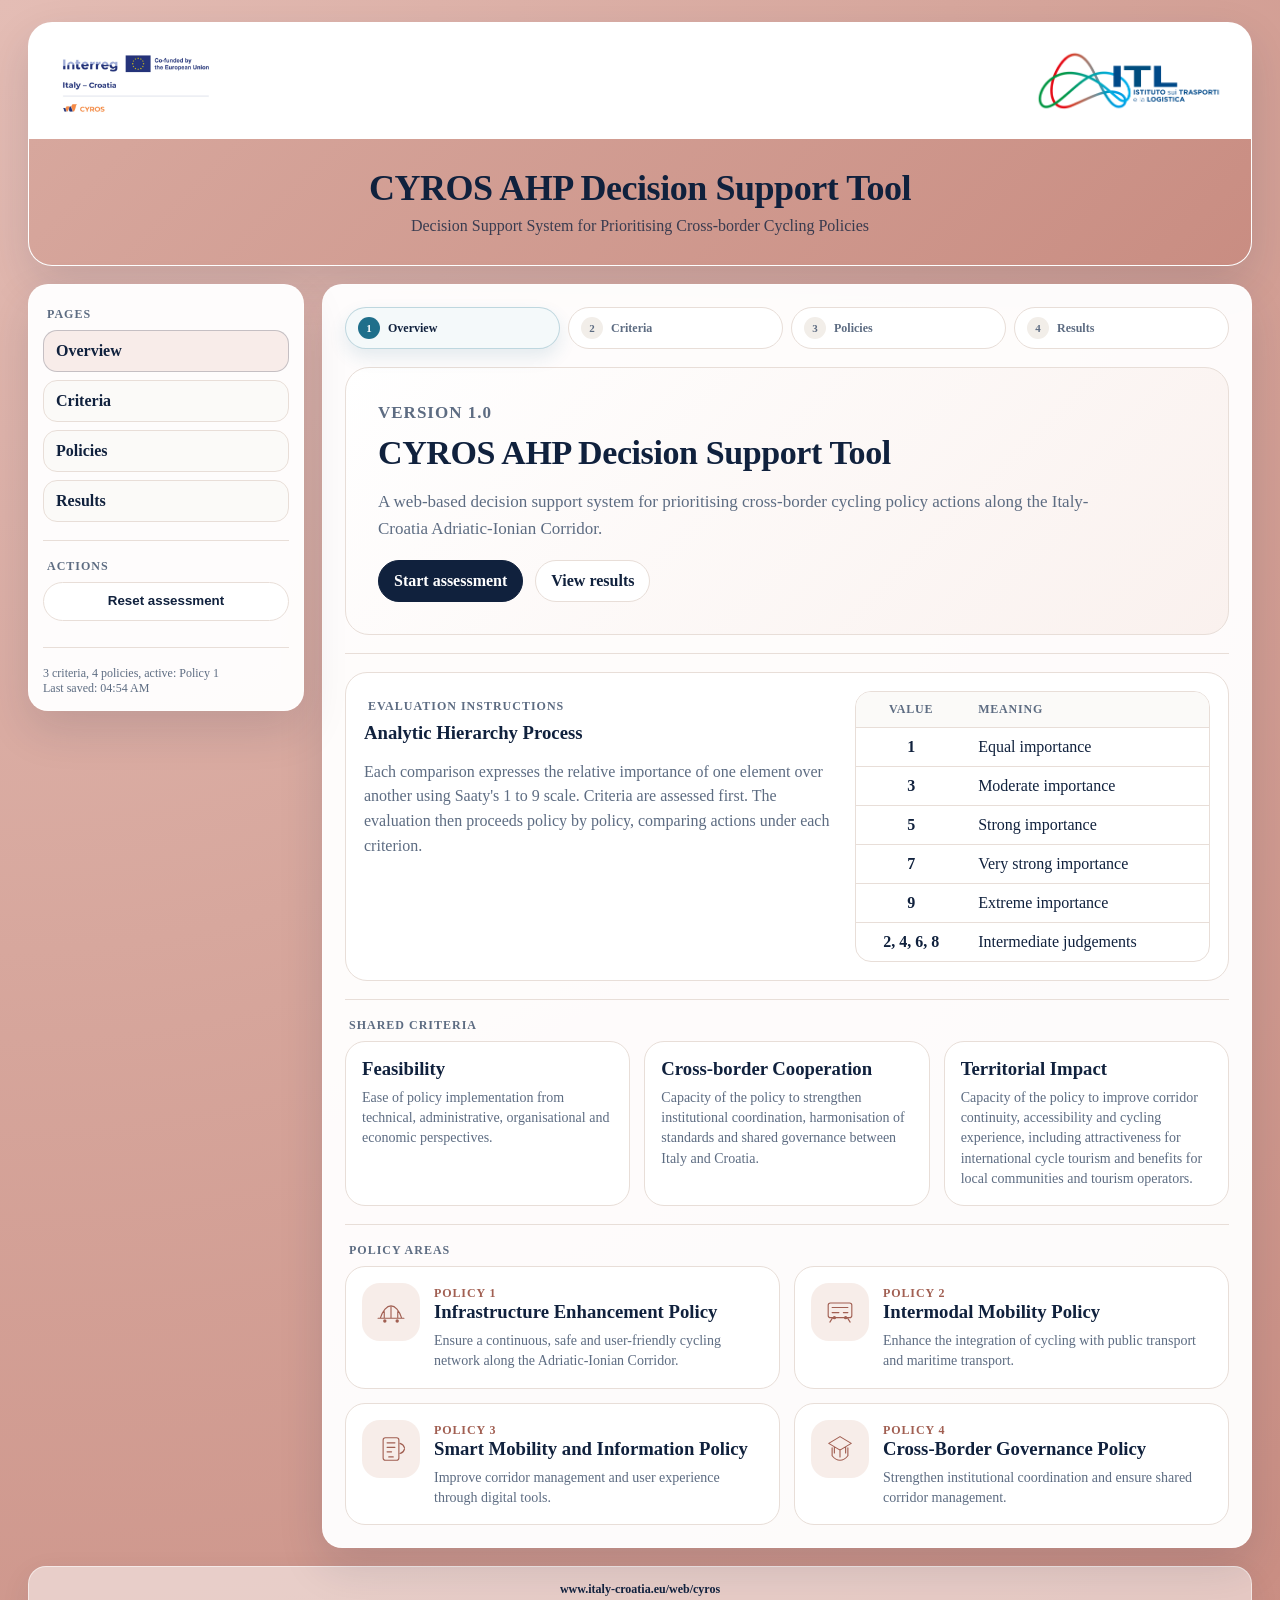
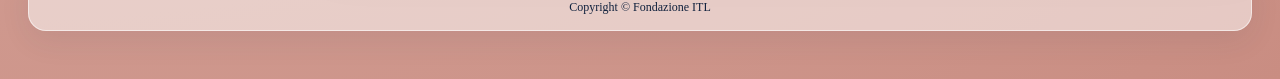
==== commit c65c7b5e: "2.0.4" ====
--- a/index.html
+++ b/index.html
@@ -1 +1,41 @@
-<!doctype html><html lang="en"><head><meta charset="utf-8"><meta name="viewport" content="width=device-width,initial-scale=1"><title>AHP Policy Prioritisation Tool</title><link rel="stylesheet" href="styles.css"></head><body data-page="overview"><div class="wrap"><header class="brandTop"><div class="logoRow"><img class="brandLogo" src="assets/interreg-cyros.png" alt="Interreg Italy-Croatia CYROS"><img class="brandLogo itl" src="assets/itl-logo.png" alt="ITL"></div><div class="titleBand"><h1 class="h1">AHP Policy Prioritisation Tool</h1><p class="subtitle">CYROS Project, Italy-Croatia Adriatic-Ionian Cycling Corridor</p></div></header><main class="grid"><aside class="panel"><div class="panelTitle">Pages</div><a class="navLink active" href="index.html">Overview</a><a class="navLink" href="criteria.html">Criteria</a><a class="navLink" href="policies.html">Policies</a><a class="navLink" href="results.html">Results</a><div class="divider"></div><div class="panelTitle">Actions</div><button class="btn" id="btnReset">Reset evaluation</button><div class="divider"></div><div class="small muted" id="status"></div></aside><section class="content"><div class="card" id="view"></div></section></main></div><script src="app.js"></script></body></html>
+<!doctype html>
+<html lang="en">
+<head>
+  <meta charset="utf-8">
+  <meta name="viewport" content="width=device-width,initial-scale=1">
+  <title>CYROS AHP Decision Support Tool</title>
+  <link rel="stylesheet" href="styles.css">
+</head>
+<body data-page="overview">
+  <div class="wrap">
+    <header class="brandTop">
+      <div class="logoRow">
+        <img class="brandLogo" src="assets/interreg-cyros.png" alt="Interreg Italy-Croatia CYROS">
+        <img class="brandLogo itl" src="assets/itl-logo.png" alt="Fondazione ITL">
+      </div>
+      <div class="titleBand">
+        <h1 class="h1">CYROS AHP Decision Support Tool</h1>
+        <p class="subtitle">Decision Support System for Prioritising Cross-border Cycling Policies</p>
+      </div>
+    </header>
+    <main class="grid">
+      <aside class="panel">
+        <div class="panelTitle">Pages</div>
+        <a class="navLink active" href="index.html">Overview</a>
+        <a class="navLink" href="criteria.html">Criteria</a>
+        <a class="navLink" href="policies.html">Policies</a>
+        <a class="navLink" href="results.html">Results</a>
+        <div class="divider"></div>
+        <div class="panelTitle">Actions</div>
+        <button class="btn" id="btnReset">Reset assessment</button>
+        <div class="divider"></div>
+        <div class="small muted" id="status"></div>
+        <div class="small muted" id="lastSaved"></div>
+      </aside>
+      <section class="content"><div class="card" id="view"></div></section>
+    </main>
+    <footer class="siteFooter"><div><a href="https://www.italy-croatia.eu/web/cyros" target="_blank" rel="noopener">www.italy-croatia.eu/web/cyros</a></div><div>Copyright © Fondazione ITL</div></footer>
+  </div>
+  <script src="app.js"></script>
+</body>
+</html>
--- a/styles.css
+++ b/styles.css
@@ -1,26 +1,53 @@
 :root{
-  --primary:#AF5843;
-  --primary-dark:#8f4434;
-  --text:#24324A;
-  --muted:#667085;
-  --bg:#AF5843;
-  --page:#F7F5F2;
+  --primary:#D7A79D;
+  --primary-dark:#A15F52;
+  --text:#10213D;
+  --muted:#5D6C82;
+  --bg:#D7A79D;
+  --page:#F9F6F3;
   --card:#FFFFFF;
-  --line:#E7E0DA;
+  --line:#E8DED8;
   --blue:#1F6F8B;
   --orange:#D68145;
-  --shadow:0 18px 45px rgba(36,50,74,.12);
-  --r:18px;
+  --ok:#16803C;
+  --warn:#B66A00;
+  --bad:#B42318;
+  --shadow:0 18px 45px rgba(16,33,61,.13);
+  --r:20px;
 }
-*{box-sizing:border-box} html,body{min-height:100%}
-body{margin:0;font-family:Inter,Source Sans 3,Segoe UI,Roboto,Arial,sans-serif;color:var(--text);background:var(--bg)}
-.wrap{max-width:1240px;margin:0 auto;padding:22px 18px 48px}.brandTop{background:var(--card);border-radius:24px;box-shadow:var(--shadow);overflow:hidden;border:1px solid rgba(255,255,255,.45)}
-.logoRow{display:flex;align-items:center;justify-content:space-between;gap:24px;padding:18px 24px;background:#fff}.brandLogo{height:82px;width:auto;max-width:45%;object-fit:contain}.brandLogo.itl{height:74px}.titleBand{background:var(--primary);color:#fff;text-align:center;padding:26px 20px 30px}.h1{margin:0;font-size:34px;letter-spacing:-.3px}.subtitle{margin:8px 0 0;color:rgba(255,255,255,.86);font-size:16px}.topActions{display:flex;gap:10px;justify-content:center;margin-top:18px}
-.grid{display:grid;grid-template-columns:270px 1fr;gap:18px;margin-top:18px}.panel,.card{background:var(--card);border:1px solid rgba(255,255,255,.5);border-radius:var(--r);box-shadow:var(--shadow)}.panel{padding:14px;position:sticky;top:16px;height:max-content}.card{padding:20px}.content{display:grid;gap:18px}
-.panelTitle{font-size:12px;text-transform:uppercase;letter-spacing:1px;color:var(--muted);font-weight:800;margin:8px 4px}.divider{height:1px;background:var(--line);margin:18px 0}.muted{color:var(--muted)}.small{font-size:12px}.navLink{display:block;padding:11px 12px;border-radius:14px;border:1px solid var(--line);background:#FBFAF8;color:var(--text);text-decoration:none;margin-bottom:8px;font-weight:650}.navLink:hover,.navLink.active{border-color:rgba(175,88,67,.35);background:#F7EDE9;color:var(--primary-dark)}
-.btn{border:1px solid var(--line);background:#fff;color:var(--text);padding:11px 15px;border-radius:999px;cursor:pointer;text-decoration:none;display:inline-flex;align-items:center;justify-content:center;font-weight:750}.btn.primary{background:var(--primary);border-color:var(--primary);color:#fff}.btn:hover{transform:translateY(-1px)}.panel .btn{width:100%;margin-bottom:8px}.btn.inline{width:auto}
-h2{font-size:28px;margin:0 0 8px;letter-spacing:-.2px}h3{margin:0 0 8px}.heroCard{padding:18px;border-radius:20px;background:linear-gradient(135deg,#fff,#F7EDE9);border:1px solid var(--line)}.heroCard p,.sectionHead p,.policyHero p,.criterionFocus p,.policyCard p{color:var(--muted);line-height:1.5}.heroActions{display:flex;gap:10px;flex-wrap:wrap;margin-top:18px}.sectionHead{display:flex;align-items:flex-start;justify-content:space-between;gap:16px;margin-bottom:18px}.criteriaGrid,.policyGrid{display:grid;grid-template-columns:repeat(3,1fr);gap:14px}.policyGrid{grid-template-columns:repeat(2,1fr)}.criterionCard,.policyCard,.criterionFocus{border:1px solid var(--line);border-radius:18px;background:#fff;padding:16px}.criterionCard h3{color:var(--primary-dark)}.policyCard{display:flex;gap:14px}.policyCard span,.policyHero span,.resultHead span{font-size:12px;text-transform:uppercase;letter-spacing:.9px;color:var(--primary-dark);font-weight:800}.policyIcon{width:48px;height:48px;min-width:48px;border-radius:16px;background:#F7EDE9;color:var(--primary);display:grid;place-items:center}.policyIcon svg{width:31px;height:31px}.policyIcon.large{width:72px;height:72px}.policyIcon.large svg{width:45px;height:45px}.policyHero{display:flex;gap:18px;align-items:center;border:1px solid var(--line);border-radius:22px;background:#FBFAF8;padding:18px;margin:14px 0}.tabs{display:flex;gap:8px;flex-wrap:wrap;margin:12px 0}.tabBtn{border:1px solid var(--line);background:#fff;color:var(--text);padding:10px 13px;border-radius:999px;cursor:pointer;font-weight:750}.tabBtn.active{background:var(--primary);border-color:var(--primary);color:#fff}.badge{display:inline-flex;align-items:center;border-radius:999px;border:1px solid var(--line);padding:7px 11px;font-size:12px;font-weight:750;background:#fff}.badge.good{color:#16794C}.badge.mid{color:#9B5B18}.badge.warn{color:#B42318}
-.comparisonCard{display:grid;grid-template-columns:minmax(230px,1fr) minmax(280px,1.1fr) minmax(230px,1fr);gap:14px;align-items:stretch;border:1px solid var(--line);background:#fff;border-radius:20px;padding:14px;margin-bottom:12px}.compareItem{border-radius:16px;background:#FBFAF8;padding:14px}.compareItem.right{text-align:right}.compareLabel{font-weight:850;margin-bottom:8px}.compareItem p,.compareItem li{color:var(--muted);font-size:13px;line-height:1.4}.compareItem ul{margin:8px 0 0;padding-left:18px}.compareItem.right ul{direction:rtl;padding-left:0;padding-right:18px}.pairMid{display:flex;flex-direction:column;justify-content:center;gap:9px}.scaleLabels{display:flex;justify-content:space-between;font-size:12px;color:var(--muted);font-weight:750}.rng{width:100%;accent-color:var(--primary)}.pairReadout{display:flex;gap:8px;justify-content:center;align-items:center}.valBox{font-weight:900;background:#F7EDE9;color:var(--primary-dark);border-radius:999px;padding:5px 10px;min-width:42px;text-align:center}.dirBox{font-size:12px;color:var(--muted);font-weight:750}
-.heatWrap{border:1px solid var(--line);background:#fff;border-radius:20px;padding:14px;overflow:auto}.heatTitle h3{margin:0}.heatTitle p{margin:2px 0 12px;color:var(--muted)}.heatSvg{width:100%;height:auto;min-width:640px;display:block}.resultGrid{display:grid;grid-template-columns:1fr;gap:14px}.resultCard{border:1px solid var(--line);border-radius:22px;background:#fff;padding:18px;margin-bottom:18px}.resultHead{display:flex;gap:14px;align-items:center;margin-bottom:16px}.rankBars{display:grid;gap:11px;margin:12px 0 16px}.rankBarRow{display:grid;grid-template-columns:minmax(210px,1.4fr) minmax(180px,2fr) 64px;gap:12px;align-items:center}.rankLabel{display:flex;gap:10px;align-items:center;font-weight:750}.rankNum{width:26px;height:26px;display:grid;place-items:center;border-radius:999px;background:#F7EDE9;color:var(--primary-dark);font-size:12px;font-weight:900}.barTrack{height:16px;background:#EEF1F2;border-radius:999px;overflow:hidden}.barFill{height:100%;background:var(--blue);border-radius:999px}.barFill.top{background:var(--orange)}.barValue{text-align:right;font-weight:850;color:var(--text)}
-table{width:100%;border-collapse:separate;border-spacing:0;border:1px solid var(--line);border-radius:16px;overflow:hidden}th,td{padding:10px 12px;border-bottom:1px solid var(--line);text-align:right}th{background:#FBFAF8;color:var(--muted);font-size:12px;text-transform:uppercase;letter-spacing:.8px}th:first-child,td:first-child,th:nth-child(2),td:nth-child(2){text-align:left}tr:last-child td{border-bottom:0}
-@media(max-width:980px){.grid{grid-template-columns:1fr}.panel{position:static}.criteriaGrid,.policyGrid{grid-template-columns:1fr}.comparisonCard{grid-template-columns:1fr}.compareItem.right{text-align:left}.compareItem.right ul{direction:ltr;padding-left:18px;padding-right:0}.rankBarRow{grid-template-columns:1fr}.barValue{text-align:left}.logoRow{padding:14px}.brandLogo{height:58px}.brandLogo.itl{height:52px}.h1{font-size:27px}}
+*{box-sizing:border-box}
+html,body{min-height:100%}
+body{
+  margin:0;
+  font-family:Inter,Source Sans 3,Segoe UI,Roboto,Arial,sans-serif;
+  color:var(--text);
+  background:radial-gradient(circle at top left,#E4BDB5 0,#D7A79D 45%,#C98D82 100%);
+}
+.wrap{max-width:1260px;margin:0 auto;padding:22px 18px 48px}
+.brandTop{background:var(--card);border-radius:24px;box-shadow:var(--shadow);overflow:hidden;border:1px solid rgba(255,255,255,.65)}
+.logoRow{display:flex;align-items:center;justify-content:space-between;gap:26px;padding:18px 26px;min-height:116px;background:#fff}
+.brandLogo{height:78px;width:auto;max-width:42%;object-fit:contain}.brandLogo.itl{height:68px}
+.titleBand{background:linear-gradient(135deg,#D7A79D,#C98D82);color:var(--text);text-align:center;padding:28px 20px 30px}
+.h1{margin:0;font-size:36px;letter-spacing:-.45px;color:var(--text)}
+.subtitle{margin:8px 0 0;color:rgba(16,33,61,.78);font-size:16px}
+.topActions{display:flex;gap:10px;justify-content:center;margin-top:18px;flex-wrap:wrap}
+.grid{display:grid;grid-template-columns:276px 1fr;gap:18px;margin-top:18px}.content{display:grid;gap:18px}
+.panel,.card{background:rgba(255,255,255,.96);border:1px solid rgba(255,255,255,.56);border-radius:var(--r);box-shadow:var(--shadow)}
+.panel{padding:14px;position:sticky;top:16px;height:max-content}.card{padding:22px}
+.panelTitle{font-size:12px;text-transform:uppercase;letter-spacing:1px;color:var(--muted);font-weight:850;margin:8px 4px}.divider{height:1px;background:var(--line);margin:18px 0}.muted{color:var(--muted)}.small{font-size:12px}.eyebrow{font-size:12px;letter-spacing:1px;text-transform:uppercase;font-weight:900;color:var(--primary-dark);margin:0 0 8px}
+.navLink{display:block;padding:11px 12px;border-radius:14px;border:1px solid var(--line);background:#FBFAF8;color:var(--text);text-decoration:none;margin-bottom:8px;font-weight:700}.navLink:hover,.navLink.active{border-color:rgba(16,33,61,.22);background:#F8ECE9;color:#10213D}
+.btn{border:1px solid var(--line);background:#fff;color:var(--text);padding:11px 15px;border-radius:999px;cursor:pointer;text-decoration:none;display:inline-flex;align-items:center;justify-content:center;font-weight:800;line-height:1.1}.btn:hover{border-color:rgba(16,33,61,.25);background:#FBF6F3}.btn.primary{background:#10213D;border-color:#10213D;color:#fff}.btn.inline{width:auto}.panel .btn{width:100%;margin-bottom:8px}
+.heroCard{background:linear-gradient(135deg,#FFF,#FAF1EE);border:1px solid var(--line);border-radius:24px;padding:32px}.heroCard h2{font-size:34px;margin:0 0 10px;letter-spacing:-.4px}.heroCard p{max-width:760px;color:var(--muted);font-size:17px;line-height:1.55}.heroActions{display:flex;gap:12px;flex-wrap:wrap;margin-top:18px}
+.methodCard{display:grid;grid-template-columns:1.2fr .9fr;gap:18px;align-items:start;border:1px solid var(--line);background:#fff;border-radius:22px;padding:18px}.methodCard h3{margin:0 0 8px}.methodCard p{color:var(--muted);line-height:1.55}
+.progressList{display:grid;grid-template-columns:repeat(4,1fr);gap:8px;margin-bottom:18px}.progressItem{border:1px solid var(--line);border-radius:999px;background:#fff;color:var(--muted);padding:9px 12px;font-size:12px;font-weight:850;display:flex;align-items:center;gap:8px}.progressItem span{width:22px;height:22px;border-radius:999px;display:grid;place-items:center;background:#F2EEE9;color:var(--muted);font-size:11px}.progressItem.done,.progressItem.active{color:var(--text);border-color:rgba(31,111,139,.25);background:#F4F9FA}.progressItem.done span,.progressItem.active span{background:var(--blue);color:#fff}.progressItem.active{box-shadow:0 8px 18px rgba(31,111,139,.12)}
+.criteriaGrid,.policyGrid{display:grid;grid-template-columns:repeat(3,1fr);gap:14px}.policyGrid{grid-template-columns:repeat(2,1fr)}.criterionCard,.policyCard{border:1px solid var(--line);border-radius:20px;background:#fff;padding:16px}.criterionCard h3,.policyCard h3{margin:0 0 8px}.criterionCard p,.policyCard p{margin:0;color:var(--muted);line-height:1.45;font-size:14px}.policyCard{display:flex;gap:14px}.policyCard span,.policyHero span,.resultHead span{font-size:12px;text-transform:uppercase;letter-spacing:.9px;font-weight:900;color:var(--primary-dark)}.policyIcon{width:58px;height:58px;min-width:58px;border-radius:18px;background:#F7EDE9;color:var(--primary-dark);display:grid;place-items:center}.policyIcon svg{width:36px;height:36px}.policyIcon.large{width:74px;height:74px;min-width:74px}.policyIcon.large svg{width:46px;height:46px}
+.sectionHead{display:flex;align-items:flex-start;justify-content:space-between;gap:16px;margin-bottom:16px}.sectionHead.compact{align-items:center}.sectionHead h2,.sectionHead h3{margin:0 0 6px}.sectionHead p{margin:0;color:var(--muted);line-height:1.45}.badge{display:inline-flex;gap:6px;align-items:center;border:1px solid var(--line);border-radius:999px;padding:7px 11px;background:#fff;font-size:12px;white-space:nowrap}.badge.good{color:var(--ok);border-color:rgba(22,128,60,.25);background:#F2FAF5}.badge.mid{color:var(--warn);border-color:rgba(182,106,0,.25);background:#FFF8ED}.badge.warn{color:var(--bad);border-color:rgba(180,35,24,.25);background:#FFF3F1}
+.comparisonCard{display:grid;grid-template-columns:minmax(220px,1fr) minmax(260px,1fr) minmax(220px,1fr);gap:16px;align-items:center;border:1px solid var(--line);border-radius:22px;background:#fff;padding:16px;margin-bottom:12px}.compareItem{font-size:14px;color:var(--muted);line-height:1.45}.compareItem.right{text-align:right}.compareItem.right ul{direction:rtl;padding-right:18px}.compareItem ul{margin:8px 0 0;padding-left:18px}.compareLabel{font-weight:900;color:var(--text);font-size:16px}.pairMid{display:grid;gap:8px}.scaleLabels{display:flex;justify-content:space-between;color:var(--muted);font-size:11px;font-weight:800}.pairMid input[type="range"]{width:100%;accent-color:#177DDC}.pairReadout{display:flex;justify-content:center;gap:10px;align-items:center}.valBox{font-weight:900;font-size:20px}.dirBox{font-size:12px;color:var(--muted);font-weight:750}
+.tabs{display:flex;gap:8px;flex-wrap:wrap;margin:12px 0}.tabBtn{border:1px solid var(--line);background:#fff;border-radius:999px;padding:9px 13px;font-weight:850;cursor:pointer;color:var(--text)}.tabBtn.active{background:#10213D;border-color:#10213D;color:#fff}.policyHero{display:flex;gap:16px;align-items:center;background:#FBF6F3;border:1px solid var(--line);border-radius:22px;padding:18px}.policyHero h2{margin:4px 0 6px}.policyHero p{margin:0;color:var(--muted)}.criterionFocus{border-left:4px solid var(--orange);background:#FFF8F1;border-radius:16px;padding:13px 15px;margin:12px 0 16px}.criterionFocus p{margin:4px 0 0;color:var(--muted);line-height:1.45}
+.heatWrap{border:1px solid var(--line);border-radius:22px;background:#fff;padding:12px;box-shadow:0 14px 34px rgba(36,50,74,.08)}.heatTitle{display:flex;align-items:flex-start;justify-content:space-between;gap:12px;margin-bottom:4px}.heatTitle h3{font-size:18px;letter-spacing:-.2px;margin:0}.heatTitle p{font-size:12px;margin:2px 0 6px;color:var(--muted)}.matrixScroll{overflow:auto;padding-bottom:4px}.heatSvg{width:100%;height:auto;min-width:520px;max-width:780px;margin:auto;display:block}
+.resultGrid{display:grid;grid-template-columns:1fr;gap:14px}.resultCard{border:1px solid var(--line);border-radius:22px;background:#fff;padding:18px;margin-bottom:18px}.resultHead{display:flex;gap:14px;align-items:center;margin-bottom:16px}.resultHead h3{margin:0 0 4px}.resultHead p{margin:0;color:var(--muted)}.rankBars{display:grid;gap:12px;margin:12px 0 16px}.rankBarRow{display:grid;grid-template-columns:minmax(260px,1.65fr) minmax(220px,2fr) 72px;gap:12px;align-items:center}.rankLabel{display:flex;gap:10px;align-items:center;font-weight:800}.rankNum{width:27px;height:27px;display:grid;place-items:center;border-radius:999px;background:#F7EDE9;color:var(--primary-dark);font-size:12px;font-weight:900}.rankNum.winner{background:var(--orange);color:#fff}.barTrack{height:18px;background:#EEF1F2;border-radius:999px;overflow:hidden}.barFill{height:100%;background:linear-gradient(90deg,#1F6F8B,#2B839F);border-radius:999px}.barFill.top{background:linear-gradient(90deg,#D68145,#C65F35)}.barValue{text-align:right;font-weight:900;color:var(--text)}.miniBadge{display:inline-block;margin-left:8px;border-radius:999px;padding:3px 7px;background:#FFF0E6;color:var(--primary-dark);font-size:11px;font-weight:900}.winnerRow td{background:#FFFBF7}
+table{width:100%;border-collapse:separate;border-spacing:0;border:1px solid var(--line);border-radius:16px;overflow:hidden}th,td{padding:10px 12px;border-bottom:1px solid var(--line);text-align:right}th{background:#FBFAF8;color:var(--muted);font-size:12px;text-transform:uppercase;letter-spacing:.8px}th:first-child,td:first-child,th:nth-child(2),td:nth-child(2){text-align:left}tr:last-child td{border-bottom:0}.scaleTable td:first-child{font-weight:900;width:110px;text-align:center}.scaleTable th:first-child{text-align:center}
+.reportBox{border:1px solid var(--line);border-radius:24px;background:#fff;padding:20px}.reportBox h4{margin:18px 0 8px}.reportBox p{line-height:1.55;color:var(--muted)}
+.siteFooter{margin-top:18px;padding:14px 18px;text-align:center;color:#10213D;font-size:12px;line-height:1.45;background:rgba(255,255,255,.52);border:1px solid rgba(255,255,255,.55);border-radius:18px;box-shadow:0 10px 30px rgba(36,50,74,.08)}.siteFooter a{color:#10213D;font-weight:800;text-decoration:none}.siteFooter a:hover{text-decoration:underline}
+@media(max-width:980px){.grid{grid-template-columns:1fr}.panel{position:static}.criteriaGrid,.policyGrid,.methodCard{grid-template-columns:1fr}.progressList{grid-template-columns:1fr 1fr}.comparisonCard{grid-template-columns:1fr}.compareItem.right{text-align:left}.compareItem.right ul{direction:ltr;padding-left:18px;padding-right:0}.rankBarRow{grid-template-columns:1fr}.barValue{text-align:left}.logoRow{min-height:auto;padding:14px}.brandLogo{height:56px}.brandLogo.itl{height:50px}.h1{font-size:28px}.heroCard h2{font-size:28px}.heatSvg{min-width:620px}}
+@media print{body{background:#fff}.brandTop,.panel,.topActions,.progressList,.siteFooter,.btn{display:none!important}.wrap{max-width:none;padding:0}.grid{display:block}.card,.resultCard,.reportBox{box-shadow:none;border-color:#ddd;break-inside:avoid}.content{display:block}.heatWrap{break-inside:avoid}.reportBox{border:0;padding:0}}
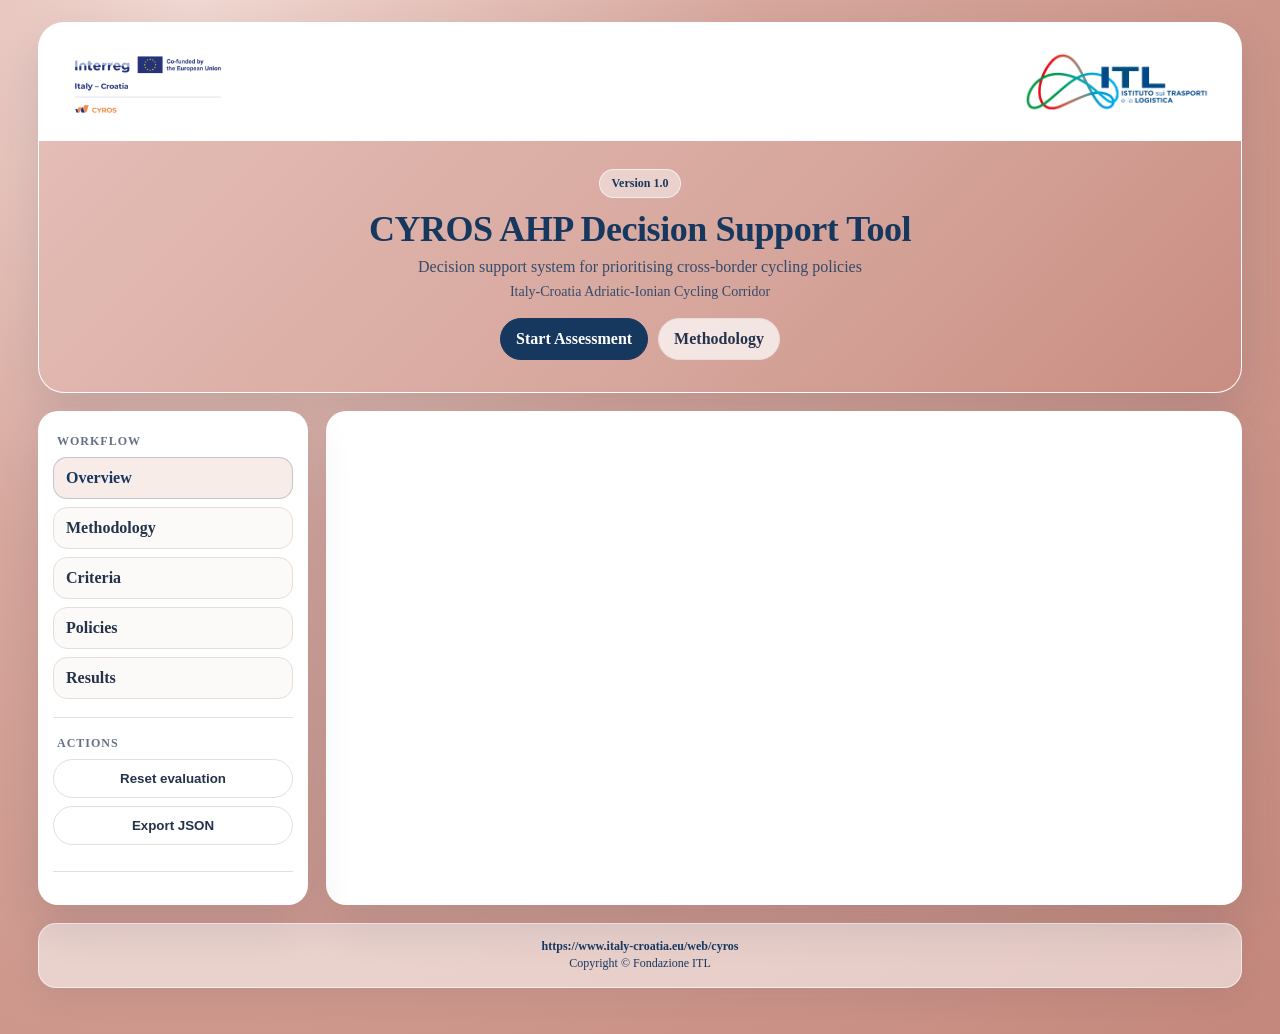
==== commit 25f96ec8: "2.0.5" ====
--- a/index.html
+++ b/index.html
@@ -1,40 +1,55 @@
 <!doctype html>
 <html lang="en">
 <head>
-  <meta charset="utf-8">
-  <meta name="viewport" content="width=device-width,initial-scale=1">
+  <meta charset="utf-8" />
+  <meta name="viewport" content="width=device-width, initial-scale=1" />
   <title>CYROS AHP Decision Support Tool</title>
-  <link rel="stylesheet" href="styles.css">
+  <link rel="stylesheet" href="styles.css" />
 </head>
 <body data-page="overview">
   <div class="wrap">
     <header class="brandTop">
       <div class="logoRow">
-        <img class="brandLogo" src="assets/interreg-cyros.png" alt="Interreg Italy-Croatia CYROS">
-        <img class="brandLogo itl" src="assets/itl-logo.png" alt="Fondazione ITL">
+        <img class="brandLogo interreg" src="assets/interreg-cyros.png" alt="Interreg Italy-Croatia CYROS" />
+        <img class="brandLogo itl" src="assets/itl-logo.png" alt="Fondazione ITL" />
       </div>
       <div class="titleBand">
+        <div class="versionBadge">Version 1.0</div>
         <h1 class="h1">CYROS AHP Decision Support Tool</h1>
-        <p class="subtitle">Decision Support System for Prioritising Cross-border Cycling Policies</p>
+        <p class="subtitle">Decision support system for prioritising cross-border cycling policies</p>
+        <p class="subtitle minor">Italy-Croatia Adriatic-Ionian Cycling Corridor</p>
+        <div class="topActions">
+          <a class="btn primary" href="methodology.html">Start Assessment</a>
+          <a class="btn light" href="methodology.html">Methodology</a>
+        </div>
       </div>
     </header>
+
     <main class="grid">
       <aside class="panel">
-        <div class="panelTitle">Pages</div>
+        <div class="panelTitle">Workflow</div>
         <a class="navLink active" href="index.html">Overview</a>
+        <a class="navLink" href="methodology.html">Methodology</a>
         <a class="navLink" href="criteria.html">Criteria</a>
         <a class="navLink" href="policies.html">Policies</a>
         <a class="navLink" href="results.html">Results</a>
         <div class="divider"></div>
         <div class="panelTitle">Actions</div>
-        <button class="btn" id="btnReset">Reset assessment</button>
+        <button class="btn" id="btnReset">Reset evaluation</button>
+        <button class="btn" id="btnExport">Export JSON</button>
         <div class="divider"></div>
         <div class="small muted" id="status"></div>
-        <div class="small muted" id="lastSaved"></div>
       </aside>
-      <section class="content"><div class="card" id="view"></div></section>
+
+      <section class="content">
+        <div class="card heroCard" id="view"></div>
+      </section>
     </main>
-    <footer class="siteFooter"><div><a href="https://www.italy-croatia.eu/web/cyros" target="_blank" rel="noopener">www.italy-croatia.eu/web/cyros</a></div><div>Copyright © Fondazione ITL</div></footer>
+
+    <footer class="siteFooter">
+      <div><a href="https://www.italy-croatia.eu/web/cyros" target="_blank" rel="noopener">https://www.italy-croatia.eu/web/cyros</a></div>
+      <div>Copyright © Fondazione ITL</div>
+    </footer>
   </div>
   <script src="app.js"></script>
 </body>
--- a/styles.css
+++ b/styles.css
@@ -1,18 +1,15 @@
 :root{
-  --primary:#D7A79D;
-  --primary-dark:#A15F52;
-  --text:#10213D;
-  --muted:#5D6C82;
-  --bg:#D7A79D;
-  --page:#F9F6F3;
+  --blue:#16385F;
+  --blue2:#1F6F8B;
+  --orange:#D68145;
+  --beige:#D7A79D;
+  --beige2:#E7C5BE;
+  --text:#24324A;
+  --muted:#667085;
+  --page:#F8F4F0;
   --card:#FFFFFF;
-  --line:#E8DED8;
-  --blue:#1F6F8B;
-  --orange:#D68145;
-  --ok:#16803C;
-  --warn:#B66A00;
-  --bad:#B42318;
-  --shadow:0 18px 45px rgba(16,33,61,.13);
+  --line:#E8DED7;
+  --shadow:0 18px 45px rgba(36,50,74,.14);
   --r:20px;
 }
 *{box-sizing:border-box}
@@ -21,33 +18,28 @@
   margin:0;
   font-family:Inter,Source Sans 3,Segoe UI,Roboto,Arial,sans-serif;
   color:var(--text);
-  background:radial-gradient(circle at top left,#E4BDB5 0,#D7A79D 45%,#C98D82 100%);
+  background:radial-gradient(circle at 15% 0%, #F1D8D2 0, #D7A79D 38%, #C4877B 100%);
 }
-.wrap{max-width:1260px;margin:0 auto;padding:22px 18px 48px}
-.brandTop{background:var(--card);border-radius:24px;box-shadow:var(--shadow);overflow:hidden;border:1px solid rgba(255,255,255,.65)}
-.logoRow{display:flex;align-items:center;justify-content:space-between;gap:26px;padding:18px 26px;min-height:116px;background:#fff}
-.brandLogo{height:78px;width:auto;max-width:42%;object-fit:contain}.brandLogo.itl{height:68px}
-.titleBand{background:linear-gradient(135deg,#D7A79D,#C98D82);color:var(--text);text-align:center;padding:28px 20px 30px}
-.h1{margin:0;font-size:36px;letter-spacing:-.45px;color:var(--text)}
-.subtitle{margin:8px 0 0;color:rgba(16,33,61,.78);font-size:16px}
-.topActions{display:flex;gap:10px;justify-content:center;margin-top:18px;flex-wrap:wrap}
-.grid{display:grid;grid-template-columns:276px 1fr;gap:18px;margin-top:18px}.content{display:grid;gap:18px}
-.panel,.card{background:rgba(255,255,255,.96);border:1px solid rgba(255,255,255,.56);border-radius:var(--r);box-shadow:var(--shadow)}
-.panel{padding:14px;position:sticky;top:16px;height:max-content}.card{padding:22px}
-.panelTitle{font-size:12px;text-transform:uppercase;letter-spacing:1px;color:var(--muted);font-weight:850;margin:8px 4px}.divider{height:1px;background:var(--line);margin:18px 0}.muted{color:var(--muted)}.small{font-size:12px}.eyebrow{font-size:12px;letter-spacing:1px;text-transform:uppercase;font-weight:900;color:var(--primary-dark);margin:0 0 8px}
-.navLink{display:block;padding:11px 12px;border-radius:14px;border:1px solid var(--line);background:#FBFAF8;color:var(--text);text-decoration:none;margin-bottom:8px;font-weight:700}.navLink:hover,.navLink.active{border-color:rgba(16,33,61,.22);background:#F8ECE9;color:#10213D}
-.btn{border:1px solid var(--line);background:#fff;color:var(--text);padding:11px 15px;border-radius:999px;cursor:pointer;text-decoration:none;display:inline-flex;align-items:center;justify-content:center;font-weight:800;line-height:1.1}.btn:hover{border-color:rgba(16,33,61,.25);background:#FBF6F3}.btn.primary{background:#10213D;border-color:#10213D;color:#fff}.btn.inline{width:auto}.panel .btn{width:100%;margin-bottom:8px}
-.heroCard{background:linear-gradient(135deg,#FFF,#FAF1EE);border:1px solid var(--line);border-radius:24px;padding:32px}.heroCard h2{font-size:34px;margin:0 0 10px;letter-spacing:-.4px}.heroCard p{max-width:760px;color:var(--muted);font-size:17px;line-height:1.55}.heroActions{display:flex;gap:12px;flex-wrap:wrap;margin-top:18px}
-.methodCard{display:grid;grid-template-columns:1.2fr .9fr;gap:18px;align-items:start;border:1px solid var(--line);background:#fff;border-radius:22px;padding:18px}.methodCard h3{margin:0 0 8px}.methodCard p{color:var(--muted);line-height:1.55}
-.progressList{display:grid;grid-template-columns:repeat(4,1fr);gap:8px;margin-bottom:18px}.progressItem{border:1px solid var(--line);border-radius:999px;background:#fff;color:var(--muted);padding:9px 12px;font-size:12px;font-weight:850;display:flex;align-items:center;gap:8px}.progressItem span{width:22px;height:22px;border-radius:999px;display:grid;place-items:center;background:#F2EEE9;color:var(--muted);font-size:11px}.progressItem.done,.progressItem.active{color:var(--text);border-color:rgba(31,111,139,.25);background:#F4F9FA}.progressItem.done span,.progressItem.active span{background:var(--blue);color:#fff}.progressItem.active{box-shadow:0 8px 18px rgba(31,111,139,.12)}
-.criteriaGrid,.policyGrid{display:grid;grid-template-columns:repeat(3,1fr);gap:14px}.policyGrid{grid-template-columns:repeat(2,1fr)}.criterionCard,.policyCard{border:1px solid var(--line);border-radius:20px;background:#fff;padding:16px}.criterionCard h3,.policyCard h3{margin:0 0 8px}.criterionCard p,.policyCard p{margin:0;color:var(--muted);line-height:1.45;font-size:14px}.policyCard{display:flex;gap:14px}.policyCard span,.policyHero span,.resultHead span{font-size:12px;text-transform:uppercase;letter-spacing:.9px;font-weight:900;color:var(--primary-dark)}.policyIcon{width:58px;height:58px;min-width:58px;border-radius:18px;background:#F7EDE9;color:var(--primary-dark);display:grid;place-items:center}.policyIcon svg{width:36px;height:36px}.policyIcon.large{width:74px;height:74px;min-width:74px}.policyIcon.large svg{width:46px;height:46px}
-.sectionHead{display:flex;align-items:flex-start;justify-content:space-between;gap:16px;margin-bottom:16px}.sectionHead.compact{align-items:center}.sectionHead h2,.sectionHead h3{margin:0 0 6px}.sectionHead p{margin:0;color:var(--muted);line-height:1.45}.badge{display:inline-flex;gap:6px;align-items:center;border:1px solid var(--line);border-radius:999px;padding:7px 11px;background:#fff;font-size:12px;white-space:nowrap}.badge.good{color:var(--ok);border-color:rgba(22,128,60,.25);background:#F2FAF5}.badge.mid{color:var(--warn);border-color:rgba(182,106,0,.25);background:#FFF8ED}.badge.warn{color:var(--bad);border-color:rgba(180,35,24,.25);background:#FFF3F1}
-.comparisonCard{display:grid;grid-template-columns:minmax(220px,1fr) minmax(260px,1fr) minmax(220px,1fr);gap:16px;align-items:center;border:1px solid var(--line);border-radius:22px;background:#fff;padding:16px;margin-bottom:12px}.compareItem{font-size:14px;color:var(--muted);line-height:1.45}.compareItem.right{text-align:right}.compareItem.right ul{direction:rtl;padding-right:18px}.compareItem ul{margin:8px 0 0;padding-left:18px}.compareLabel{font-weight:900;color:var(--text);font-size:16px}.pairMid{display:grid;gap:8px}.scaleLabels{display:flex;justify-content:space-between;color:var(--muted);font-size:11px;font-weight:800}.pairMid input[type="range"]{width:100%;accent-color:#177DDC}.pairReadout{display:flex;justify-content:center;gap:10px;align-items:center}.valBox{font-weight:900;font-size:20px}.dirBox{font-size:12px;color:var(--muted);font-weight:750}
-.tabs{display:flex;gap:8px;flex-wrap:wrap;margin:12px 0}.tabBtn{border:1px solid var(--line);background:#fff;border-radius:999px;padding:9px 13px;font-weight:850;cursor:pointer;color:var(--text)}.tabBtn.active{background:#10213D;border-color:#10213D;color:#fff}.policyHero{display:flex;gap:16px;align-items:center;background:#FBF6F3;border:1px solid var(--line);border-radius:22px;padding:18px}.policyHero h2{margin:4px 0 6px}.policyHero p{margin:0;color:var(--muted)}.criterionFocus{border-left:4px solid var(--orange);background:#FFF8F1;border-radius:16px;padding:13px 15px;margin:12px 0 16px}.criterionFocus p{margin:4px 0 0;color:var(--muted);line-height:1.45}
-.heatWrap{border:1px solid var(--line);border-radius:22px;background:#fff;padding:12px;box-shadow:0 14px 34px rgba(36,50,74,.08)}.heatTitle{display:flex;align-items:flex-start;justify-content:space-between;gap:12px;margin-bottom:4px}.heatTitle h3{font-size:18px;letter-spacing:-.2px;margin:0}.heatTitle p{font-size:12px;margin:2px 0 6px;color:var(--muted)}.matrixScroll{overflow:auto;padding-bottom:4px}.heatSvg{width:100%;height:auto;min-width:520px;max-width:780px;margin:auto;display:block}
-.resultGrid{display:grid;grid-template-columns:1fr;gap:14px}.resultCard{border:1px solid var(--line);border-radius:22px;background:#fff;padding:18px;margin-bottom:18px}.resultHead{display:flex;gap:14px;align-items:center;margin-bottom:16px}.resultHead h3{margin:0 0 4px}.resultHead p{margin:0;color:var(--muted)}.rankBars{display:grid;gap:12px;margin:12px 0 16px}.rankBarRow{display:grid;grid-template-columns:minmax(260px,1.65fr) minmax(220px,2fr) 72px;gap:12px;align-items:center}.rankLabel{display:flex;gap:10px;align-items:center;font-weight:800}.rankNum{width:27px;height:27px;display:grid;place-items:center;border-radius:999px;background:#F7EDE9;color:var(--primary-dark);font-size:12px;font-weight:900}.rankNum.winner{background:var(--orange);color:#fff}.barTrack{height:18px;background:#EEF1F2;border-radius:999px;overflow:hidden}.barFill{height:100%;background:linear-gradient(90deg,#1F6F8B,#2B839F);border-radius:999px}.barFill.top{background:linear-gradient(90deg,#D68145,#C65F35)}.barValue{text-align:right;font-weight:900;color:var(--text)}.miniBadge{display:inline-block;margin-left:8px;border-radius:999px;padding:3px 7px;background:#FFF0E6;color:var(--primary-dark);font-size:11px;font-weight:900}.winnerRow td{background:#FFFBF7}
-table{width:100%;border-collapse:separate;border-spacing:0;border:1px solid var(--line);border-radius:16px;overflow:hidden}th,td{padding:10px 12px;border-bottom:1px solid var(--line);text-align:right}th{background:#FBFAF8;color:var(--muted);font-size:12px;text-transform:uppercase;letter-spacing:.8px}th:first-child,td:first-child,th:nth-child(2),td:nth-child(2){text-align:left}tr:last-child td{border-bottom:0}.scaleTable td:first-child{font-weight:900;width:110px;text-align:center}.scaleTable th:first-child{text-align:center}
-.reportBox{border:1px solid var(--line);border-radius:24px;background:#fff;padding:20px}.reportBox h4{margin:18px 0 8px}.reportBox p{line-height:1.55;color:var(--muted)}
-.siteFooter{margin-top:18px;padding:14px 18px;text-align:center;color:#10213D;font-size:12px;line-height:1.45;background:rgba(255,255,255,.52);border:1px solid rgba(255,255,255,.55);border-radius:18px;box-shadow:0 10px 30px rgba(36,50,74,.08)}.siteFooter a{color:#10213D;font-weight:800;text-decoration:none}.siteFooter a:hover{text-decoration:underline}
-@media(max-width:980px){.grid{grid-template-columns:1fr}.panel{position:static}.criteriaGrid,.policyGrid,.methodCard{grid-template-columns:1fr}.progressList{grid-template-columns:1fr 1fr}.comparisonCard{grid-template-columns:1fr}.compareItem.right{text-align:left}.compareItem.right ul{direction:ltr;padding-left:18px;padding-right:0}.rankBarRow{grid-template-columns:1fr}.barValue{text-align:left}.logoRow{min-height:auto;padding:14px}.brandLogo{height:56px}.brandLogo.itl{height:50px}.h1{font-size:28px}.heroCard h2{font-size:28px}.heatSvg{min-width:620px}}
-@media print{body{background:#fff}.brandTop,.panel,.topActions,.progressList,.siteFooter,.btn{display:none!important}.wrap{max-width:none;padding:0}.grid{display:block}.card,.resultCard,.reportBox{box-shadow:none;border-color:#ddd;break-inside:avoid}.content{display:block}.heatWrap{break-inside:avoid}.reportBox{border:0;padding:0}}
+.wrap{max-width:1240px;margin:0 auto;padding:22px 18px 46px}
+.brandTop{background:#fff;border-radius:26px;box-shadow:var(--shadow);overflow:hidden;border:1px solid rgba(255,255,255,.7)}
+.brandTop.compact .logoRow{min-height:92px}.brandTop.compact .titleBand{padding:18px 18px 20px}.brandTop.compact .h1{font-size:28px}
+.logoRow{min-height:118px;display:flex;align-items:center;justify-content:space-between;gap:24px;padding:18px 28px;background:#fff}
+.brandLogo{height:78px;width:auto;max-width:43%;object-fit:contain}.brandLogo.itl{height:68px}
+.titleBand{background:linear-gradient(135deg,#E4BDB6,#D7A79D 55%,#C98D82);text-align:center;padding:28px 20px 32px;color:var(--blue)}
+.versionBadge{display:inline-flex;padding:6px 12px;border-radius:999px;background:rgba(255,255,255,.46);border:1px solid rgba(255,255,255,.6);font-weight:800;font-size:12px;margin-bottom:10px}
+.h1{margin:0;font-size:36px;letter-spacing:-.45px;color:var(--blue)}
+.subtitle{margin:8px 0 0;color:rgba(22,56,95,.84);font-size:16px}.subtitle.minor{font-size:14px}
+.topActions,.heroActions{display:flex;gap:10px;justify-content:center;flex-wrap:wrap;margin-top:18px}
+.grid{display:grid;grid-template-columns:270px 1fr;gap:18px;margin-top:18px}.content{display:grid;gap:18px}
+.panel,.card,.resultCard{background:var(--card);border:1px solid rgba(255,255,255,.7);border-radius:var(--r);box-shadow:var(--shadow)}
+.panel{padding:14px;position:sticky;top:16px;height:max-content}.card{padding:20px}.heroCard{padding:22px}
+.panelTitle{font-size:12px;text-transform:uppercase;letter-spacing:1px;color:var(--muted);font-weight:850;margin:8px 4px}.divider{height:1px;background:var(--line);margin:18px 0}.muted{color:var(--muted)}.small{font-size:12px;line-height:1.45}
+.navLink{display:block;padding:11px 12px;border-radius:14px;border:1px solid var(--line);background:#FBFAF8;color:var(--text);text-decoration:none;margin-bottom:8px;font-weight:700}.navLink:hover,.navLink.active{border-color:rgba(22,56,95,.22);background:#F8ECE9;color:var(--blue)}
+.btn{border:1px solid var(--line);background:#fff;color:var(--text);padding:11px 15px;border-radius:999px;cursor:pointer;text-decoration:none;display:inline-flex;align-items:center;justify-content:center;font-weight:800;transition:.18s ease}.btn.primary{background:var(--blue);border-color:var(--blue);color:#fff}.btn.light{background:rgba(255,255,255,.72)}.btn:hover{transform:translateY(-1px);box-shadow:0 8px 20px rgba(36,50,74,.12)}.panel .btn{width:100%;margin-bottom:8px}
+h2{font-size:28px;margin:0 0 8px;letter-spacing:-.25px}h3{margin:0 0 8px}.heroCopy p,.sectionHead p,.policyHero p,.criterionFocus p,.policyCard p,.criterionCard p,.deliverableBox p{color:var(--muted);line-height:1.55}.sectionHead{display:flex;align-items:flex-start;justify-content:space-between;gap:16px;margin-bottom:18px}.criteriaGrid,.methodGrid,.policyGrid{display:grid;grid-template-columns:repeat(3,1fr);gap:14px}.policyGrid{grid-template-columns:repeat(2,1fr)}.criterionCard,.policyCard,.criterionFocus{border:1px solid var(--line);border-radius:18px;background:#fff;padding:16px}.criterionCard h3{color:var(--blue)}.policyCard{display:flex;gap:14px}.policyCard span,.policyHero span,.resultHead span{font-size:12px;text-transform:uppercase;letter-spacing:.9px;color:var(--orange);font-weight:900}.policyIcon{width:48px;height:48px;min-width:48px;border-radius:16px;background:#F8ECE9;color:var(--orange);display:grid;place-items:center}.policyIcon svg{width:31px;height:31px}.policyIcon.large{width:68px;height:68px;min-width:68px}.policyIcon.large svg{width:42px;height:42px}.policyHero{display:flex;gap:18px;align-items:center;border:1px solid var(--line);border-radius:22px;background:#FBFAF8;padding:18px;margin:14px 0}.tabs{display:flex;gap:8px;flex-wrap:wrap;margin:12px 0}.tabBtn{border:1px solid var(--line);background:#fff;color:var(--text);padding:10px 13px;border-radius:999px;cursor:pointer;font-weight:800}.tabBtn.active{background:var(--blue);border-color:var(--blue);color:#fff}.badge{display:inline-flex;align-items:center;border-radius:999px;border:1px solid var(--line);padding:7px 11px;font-size:12px;font-weight:800;background:#fff}.badge.good{color:#16794C}.badge.mid{color:#9B5B18}.badge.warn{color:#B42318}.miniBadge{display:inline-flex;margin-left:8px;padding:3px 8px;border-radius:999px;background:#F8ECE9;color:var(--orange);font-size:11px;font-weight:900}
+.progress{display:flex;gap:8px;flex-wrap:wrap;margin-bottom:18px;padding:10px;border:1px solid var(--line);background:#FBFAF8;border-radius:18px}.step{display:flex;align-items:center;gap:8px;text-decoration:none;color:var(--muted);font-weight:800;font-size:13px;padding:7px 10px;border-radius:999px}.step span{display:grid;place-items:center;width:22px;height:22px;border-radius:999px;background:#fff;border:1px solid var(--line);font-size:12px}.step.current{background:var(--blue);color:#fff}.step.current span{color:var(--blue)}.step.done{color:var(--blue)}
+.comparisonCard{display:grid;grid-template-columns:minmax(210px,1fr) minmax(260px,1fr) minmax(210px,1fr);gap:14px;align-items:stretch;border:1px solid var(--line);background:#fff;border-radius:20px;padding:14px;margin-bottom:12px}.compareItem{border-radius:16px;background:#FBFAF8;padding:14px}.compareItem.right{text-align:right}.compareLabel{font-weight:900;margin-bottom:8px}.compareItem p,.compareItem li{color:var(--muted);font-size:13px;line-height:1.4}.compareItem ul{margin:8px 0 0;padding-left:18px}.compareItem.right ul{direction:rtl;padding-left:0;padding-right:18px}.pairMid{display:flex;flex-direction:column;justify-content:center;gap:9px}.scaleLabels{display:flex;justify-content:space-between;font-size:12px;color:var(--muted);font-weight:800}.rng{width:100%;accent-color:var(--blue)}.pairReadout{display:flex;gap:8px;justify-content:center;align-items:center}.valBox{font-weight:950;background:#F8ECE9;color:var(--orange);border-radius:999px;padding:5px 10px;min-width:42px;text-align:center}.dirBox{font-size:12px;color:var(--muted);font-weight:800}
+.heatWrap{border:1px solid var(--line);background:#fff;border-radius:20px;padding:12px 12px 8px;overflow:auto;box-shadow:0 12px 28px rgba(36,50,74,.07);margin-top:14px}.heatTitle{display:flex;align-items:flex-start;justify-content:space-between;gap:12px;margin-bottom:4px}.heatTitle h3{font-size:18px;letter-spacing:-.2px;margin:0}.heatTitle p{font-size:12px;margin:0 0 6px;color:var(--muted)}.heatSvg{width:100%;height:auto;min-width:560px;max-width:860px;margin:auto;display:block}.infoBtn{border:1px solid var(--line);background:#FBFAF8;color:var(--blue);width:30px;height:30px;border-radius:999px;cursor:help;font-weight:900}
+.resultCard{padding:18px;margin-bottom:18px}.resultHead{display:flex;gap:14px;align-items:center;margin-bottom:16px}.resultHead p{margin:2px 0 0;color:var(--muted)}.rankBars{display:grid;gap:12px;margin:12px 0 16px}.rankBarRow{display:grid;grid-template-columns:minmax(260px,1.7fr) minmax(220px,2fr) 72px;gap:12px;align-items:center}.rankLabel{display:flex;gap:10px;align-items:center;font-weight:800}.rankNum{width:26px;height:26px;display:grid;place-items:center;border-radius:999px;background:#F8ECE9;color:var(--orange);font-size:12px;font-weight:950}.barTrack{height:18px;background:#EEF1F2;border-radius:999px;overflow:hidden}.barFill{height:100%;background:linear-gradient(90deg,var(--blue2),#2B839F);border-radius:999px}.barFill.top{background:linear-gradient(90deg,var(--orange),#C65F35)}.barValue{text-align:right;font-weight:900;color:var(--text)}.deliverableBox{border:1px solid var(--line);background:#FBFAF8;border-radius:18px;padding:14px;margin:16px 0}.deliverableBox h4{margin:0 0 6px}.matrixResult{margin-top:16px}details{margin-top:12px}summary{cursor:pointer;font-weight:900;color:var(--blue)}
+table{width:100%;border-collapse:separate;border-spacing:0;border:1px solid var(--line);border-radius:16px;overflow:hidden;background:#fff}th,td{padding:10px 12px;border-bottom:1px solid var(--line);text-align:right}th{background:#FBFAF8;color:var(--muted);font-size:12px;text-transform:uppercase;letter-spacing:.8px}th:first-child,td:first-child,th:nth-child(2),td:nth-child(2){text-align:left}tr:last-child td{border-bottom:0}.siteFooter{margin-top:18px;padding:14px 18px;text-align:center;color:var(--blue);font-size:12px;line-height:1.45;background:rgba(255,255,255,.55);border:1px solid rgba(255,255,255,.62);border-radius:18px;box-shadow:0 10px 30px rgba(36,50,74,.08)}.siteFooter a{color:var(--blue);font-weight:900;text-decoration:none}.siteFooter a:hover{text-decoration:underline}
+@media(max-width:980px){.wrap{padding:14px 12px 34px}.grid{grid-template-columns:1fr}.panel{position:static}.criteriaGrid,.methodGrid,.policyGrid{grid-template-columns:1fr}.comparisonCard{grid-template-columns:1fr}.compareItem.right{text-align:left}.compareItem.right ul{direction:ltr;padding-left:18px;padding-right:0}.rankBarRow{grid-template-columns:1fr}.barValue{text-align:left}.logoRow{min-height:auto;padding:14px}.brandLogo{height:56px}.brandLogo.itl{height:50px}.h1{font-size:27px}.sectionHead{display:block}.heatSvg{min-width:620px}}
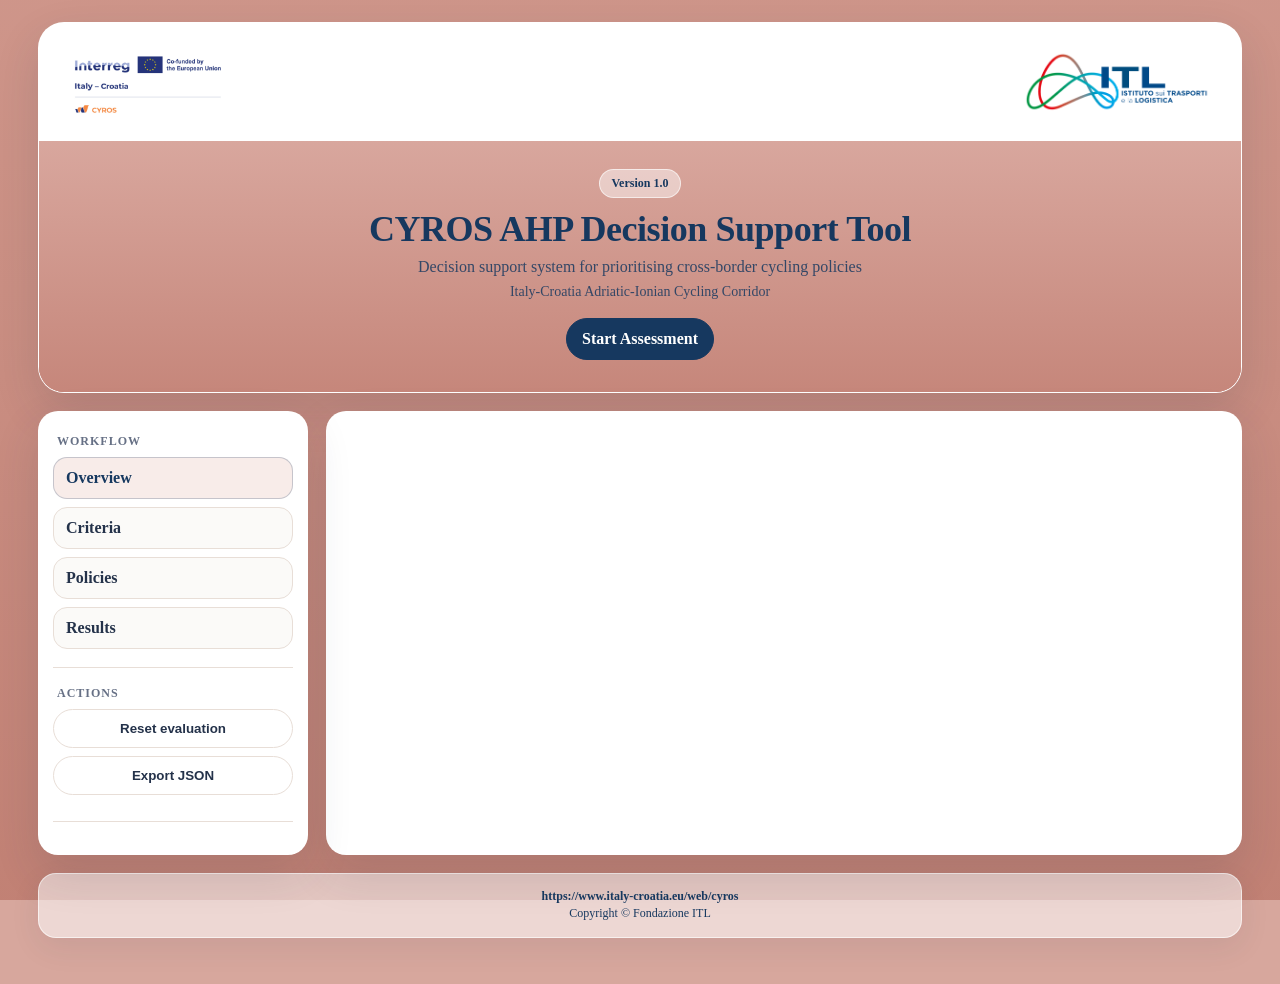
==== commit 64f997ff: "2.0.6" ====
--- a/index.html
+++ b/index.html
@@ -19,8 +19,8 @@
         <p class="subtitle">Decision support system for prioritising cross-border cycling policies</p>
         <p class="subtitle minor">Italy-Croatia Adriatic-Ionian Cycling Corridor</p>
         <div class="topActions">
-          <a class="btn primary" href="methodology.html">Start Assessment</a>
-          <a class="btn light" href="methodology.html">Methodology</a>
+          <a class="btn primary" href="criteria.html">Start Assessment</a>
+          
         </div>
       </div>
     </header>
@@ -29,7 +29,7 @@
       <aside class="panel">
         <div class="panelTitle">Workflow</div>
         <a class="navLink active" href="index.html">Overview</a>
-        <a class="navLink" href="methodology.html">Methodology</a>
+        
         <a class="navLink" href="criteria.html">Criteria</a>
         <a class="navLink" href="policies.html">Policies</a>
         <a class="navLink" href="results.html">Results</a>
--- a/styles.css
+++ b/styles.css
@@ -18,14 +18,18 @@
   margin:0;
   font-family:Inter,Source Sans 3,Segoe UI,Roboto,Arial,sans-serif;
   color:var(--text);
-  background:radial-gradient(circle at 15% 0%, #F1D8D2 0, #D7A79D 38%, #C4877B 100%);
+  background-color:#D7A79D;
+  background-image:linear-gradient(rgba(215,167,157,.78), rgba(196,135,123,.88)), url("assets/color-swatch.png");
+  background-size:cover;
+  background-position:center;
+  background-attachment:fixed;
 }
 .wrap{max-width:1240px;margin:0 auto;padding:22px 18px 46px}
 .brandTop{background:#fff;border-radius:26px;box-shadow:var(--shadow);overflow:hidden;border:1px solid rgba(255,255,255,.7)}
 .brandTop.compact .logoRow{min-height:92px}.brandTop.compact .titleBand{padding:18px 18px 20px}.brandTop.compact .h1{font-size:28px}
 .logoRow{min-height:118px;display:flex;align-items:center;justify-content:space-between;gap:24px;padding:18px 28px;background:#fff}
 .brandLogo{height:78px;width:auto;max-width:43%;object-fit:contain}.brandLogo.itl{height:68px}
-.titleBand{background:linear-gradient(135deg,#E4BDB6,#D7A79D 55%,#C98D82);text-align:center;padding:28px 20px 32px;color:var(--blue)}
+.titleBand{background-color:#D7A79D;background-image:linear-gradient(rgba(228,189,182,.78), rgba(201,141,130,.88)), url("assets/color-swatch.png");background-size:cover;background-position:center;text-align:center;padding:28px 20px 32px;color:var(--blue)}
 .versionBadge{display:inline-flex;padding:6px 12px;border-radius:999px;background:rgba(255,255,255,.46);border:1px solid rgba(255,255,255,.6);font-weight:800;font-size:12px;margin-bottom:10px}
 .h1{margin:0;font-size:36px;letter-spacing:-.45px;color:var(--blue)}
 .subtitle{margin:8px 0 0;color:rgba(22,56,95,.84);font-size:16px}.subtitle.minor{font-size:14px}
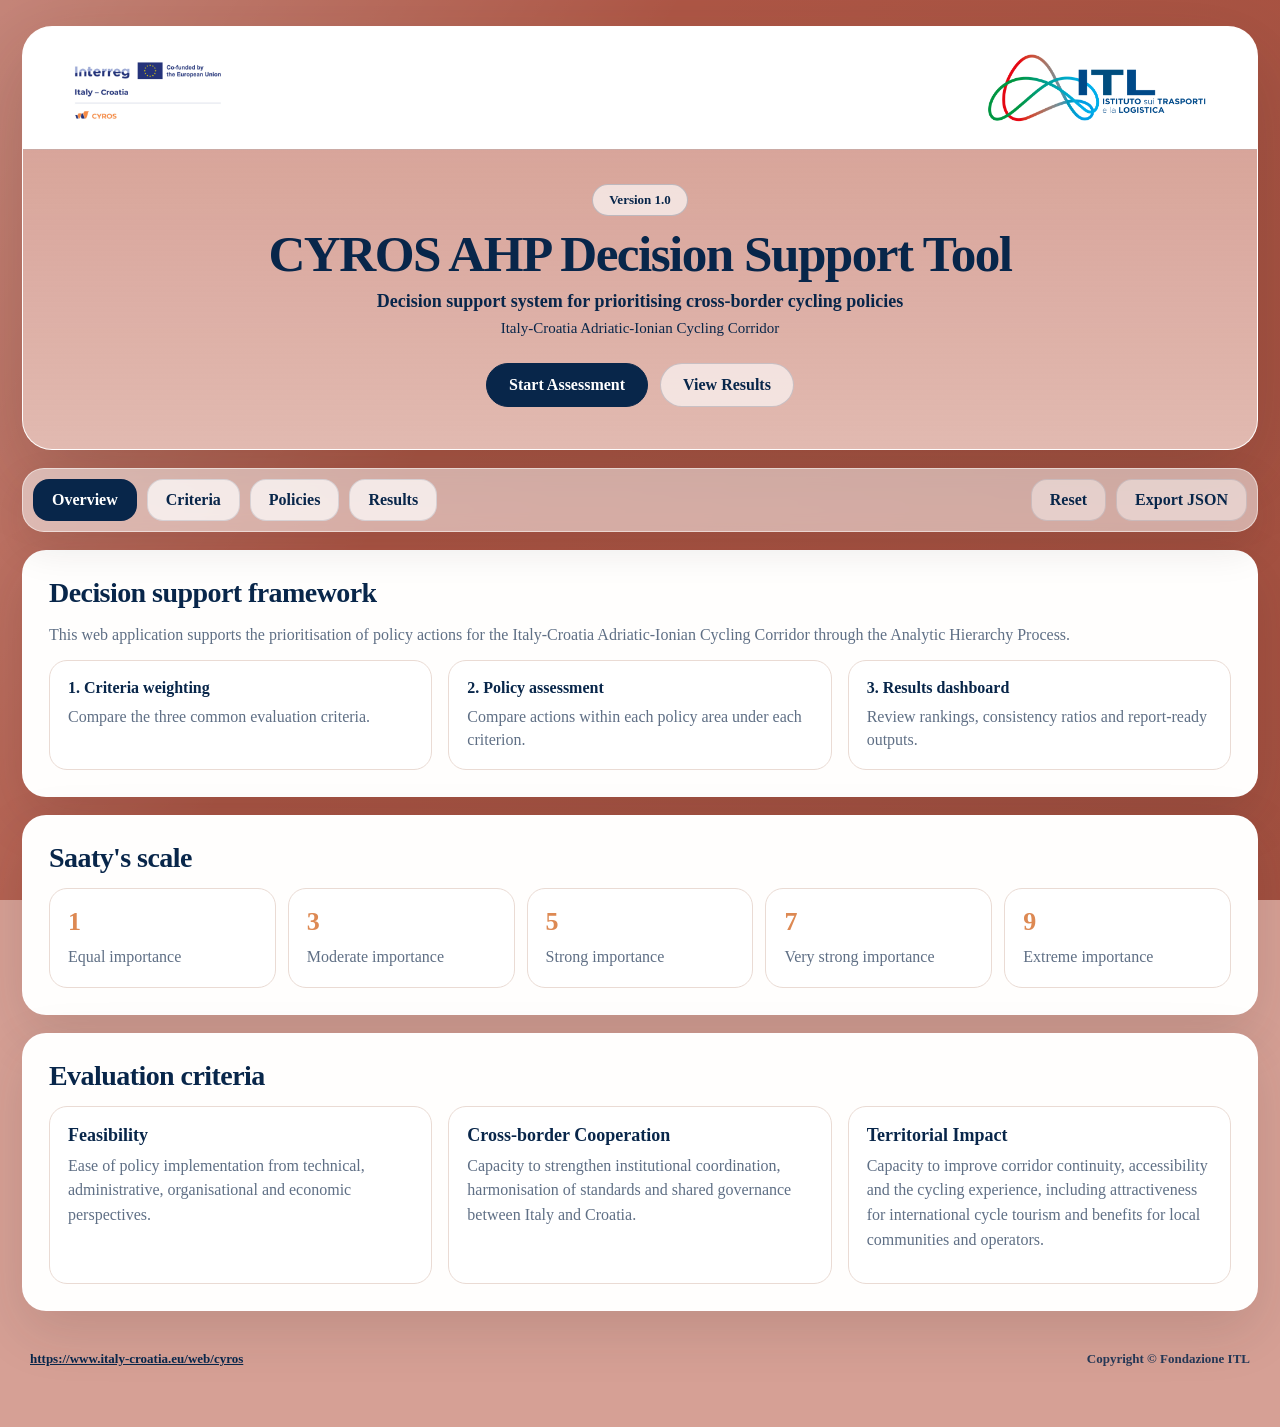
==== commit c72f0858: "2.1.1" ====
--- a/index.html
+++ b/index.html
@@ -6,49 +6,39 @@
   <title>CYROS AHP Decision Support Tool</title>
   <link rel="stylesheet" href="styles.css" />
 </head>
-<body data-page="overview">
-  <div class="wrap">
-    <header class="brandTop">
-      <div class="logoRow">
-        <img class="brandLogo interreg" src="assets/interreg-cyros.png" alt="Interreg Italy-Croatia CYROS" />
-        <img class="brandLogo itl" src="assets/itl-logo.png" alt="Fondazione ITL" />
+<body>
+  <div class="shell">
+    <header class="brandHeader">
+      <div class="logoBar">
+        <img src="assets/interreg-cyros.png" class="logo interreg" alt="Interreg Italy-Croatia CYROS" />
+        <img src="assets/itl-logo.png" class="logo itl" alt="Fondazione ITL" />
       </div>
-      <div class="titleBand">
-        <div class="versionBadge">Version 1.0</div>
-        <h1 class="h1">CYROS AHP Decision Support Tool</h1>
-        <p class="subtitle">Decision support system for prioritising cross-border cycling policies</p>
-        <p class="subtitle minor">Italy-Croatia Adriatic-Ionian Cycling Corridor</p>
-        <div class="topActions">
-          <a class="btn primary" href="criteria.html">Start Assessment</a>
-          
+      <section class="hero">
+        <span class="version">Version 1.0</span>
+        <h1>CYROS AHP Decision Support Tool</h1>
+        <p class="lead">Decision support system for prioritising cross-border cycling policies</p>
+        <p class="minor">Italy-Croatia Adriatic-Ionian Cycling Corridor</p>
+        <div class="heroActions">
+          <button class="btn primary" data-route="criteria">Start Assessment</button>
+          <button class="btn ghost" data-route="results">View Results</button>
         </div>
-      </div>
+      </section>
     </header>
 
-    <main class="grid">
-      <aside class="panel">
-        <div class="panelTitle">Workflow</div>
-        <a class="navLink active" href="index.html">Overview</a>
-        
-        <a class="navLink" href="criteria.html">Criteria</a>
-        <a class="navLink" href="policies.html">Policies</a>
-        <a class="navLink" href="results.html">Results</a>
-        <div class="divider"></div>
-        <div class="panelTitle">Actions</div>
-        <button class="btn" id="btnReset">Reset evaluation</button>
-        <button class="btn" id="btnExport">Export JSON</button>
-        <div class="divider"></div>
-        <div class="small muted" id="status"></div>
-      </aside>
+    <nav class="topNav" aria-label="Workflow navigation">
+      <button class="navItem active" data-route="overview">Overview</button>
+      <button class="navItem" data-route="criteria">Criteria</button>
+      <button class="navItem" data-route="policies">Policies</button>
+      <button class="navItem" data-route="results">Results</button>
+      <button class="navItem subtle" id="btnReset" type="button">Reset</button>
+      <button class="navItem subtle" id="btnExport" type="button">Export JSON</button>
+    </nav>
 
-      <section class="content">
-        <div class="card heroCard" id="view"></div>
-      </section>
-    </main>
+    <main id="app" class="app"></main>
 
-    <footer class="siteFooter">
-      <div><a href="https://www.italy-croatia.eu/web/cyros" target="_blank" rel="noopener">https://www.italy-croatia.eu/web/cyros</a></div>
-      <div>Copyright © Fondazione ITL</div>
+    <footer class="footer">
+      <a href="https://www.italy-croatia.eu/web/cyros" target="_blank" rel="noopener">https://www.italy-croatia.eu/web/cyros</a>
+      <span>Copyright © Fondazione ITL</span>
     </footer>
   </div>
   <script src="app.js"></script>
--- a/styles.css
+++ b/styles.css
@@ -1,49 +1,59 @@
 :root{
-  --blue:#16385F;
-  --blue2:#1F6F8B;
-  --orange:#D68145;
-  --beige:#D7A79D;
-  --beige2:#E7C5BE;
-  --text:#24324A;
-  --muted:#667085;
-  --page:#F8F4F0;
-  --card:#FFFFFF;
-  --line:#E8DED7;
-  --shadow:0 18px 45px rgba(36,50,74,.14);
-  --r:20px;
+  --bg:#d6a095;
+  --bg2:#c98678;
+  --paper:#fffaf7;
+  --card:#fffefd;
+  --ink:#08264a;
+  --muted:#5f6f85;
+  --line:#eadbd4;
+  --blue:#0b4f82;
+  --blue2:#2c849a;
+  --orange:#dd8953;
+  --soft:#f5ebe7;
+  --green:#14875f;
+  --warn:#b26a21;
+  --bad:#b83232;
+  --radius:24px;
+  --shadow:0 28px 80px rgba(37,32,30,.18);
 }
 *{box-sizing:border-box}
 html,body{min-height:100%}
 body{
   margin:0;
-  font-family:Inter,Source Sans 3,Segoe UI,Roboto,Arial,sans-serif;
-  color:var(--text);
-  background-color:#D7A79D;
-  background-image:linear-gradient(rgba(215,167,157,.78), rgba(196,135,123,.88)), url("assets/color-swatch.png");
-  background-size:cover;
-  background-position:center;
+  color:var(--ink);
+  font-family:Inter, Source Sans 3, Segoe UI, system-ui, -apple-system, Arial, sans-serif;
+  background-color:var(--bg);
+  background-image:linear-gradient(120deg, rgba(255,255,255,.28), rgba(255,255,255,0) 38%, rgba(89,38,28,.14)), url("assets/color-swatch.png");
+  background-size:cover, 160px 160px;
   background-attachment:fixed;
 }
-.wrap{max-width:1240px;margin:0 auto;padding:22px 18px 46px}
-.brandTop{background:#fff;border-radius:26px;box-shadow:var(--shadow);overflow:hidden;border:1px solid rgba(255,255,255,.7)}
-.brandTop.compact .logoRow{min-height:92px}.brandTop.compact .titleBand{padding:18px 18px 20px}.brandTop.compact .h1{font-size:28px}
-.logoRow{min-height:118px;display:flex;align-items:center;justify-content:space-between;gap:24px;padding:18px 28px;background:#fff}
-.brandLogo{height:78px;width:auto;max-width:43%;object-fit:contain}.brandLogo.itl{height:68px}
-.titleBand{background-color:#D7A79D;background-image:linear-gradient(rgba(228,189,182,.78), rgba(201,141,130,.88)), url("assets/color-swatch.png");background-size:cover;background-position:center;text-align:center;padding:28px 20px 32px;color:var(--blue)}
-.versionBadge{display:inline-flex;padding:6px 12px;border-radius:999px;background:rgba(255,255,255,.46);border:1px solid rgba(255,255,255,.6);font-weight:800;font-size:12px;margin-bottom:10px}
-.h1{margin:0;font-size:36px;letter-spacing:-.45px;color:var(--blue)}
-.subtitle{margin:8px 0 0;color:rgba(22,56,95,.84);font-size:16px}.subtitle.minor{font-size:14px}
-.topActions,.heroActions{display:flex;gap:10px;justify-content:center;flex-wrap:wrap;margin-top:18px}
-.grid{display:grid;grid-template-columns:270px 1fr;gap:18px;margin-top:18px}.content{display:grid;gap:18px}
-.panel,.card,.resultCard{background:var(--card);border:1px solid rgba(255,255,255,.7);border-radius:var(--r);box-shadow:var(--shadow)}
-.panel{padding:14px;position:sticky;top:16px;height:max-content}.card{padding:20px}.heroCard{padding:22px}
-.panelTitle{font-size:12px;text-transform:uppercase;letter-spacing:1px;color:var(--muted);font-weight:850;margin:8px 4px}.divider{height:1px;background:var(--line);margin:18px 0}.muted{color:var(--muted)}.small{font-size:12px;line-height:1.45}
-.navLink{display:block;padding:11px 12px;border-radius:14px;border:1px solid var(--line);background:#FBFAF8;color:var(--text);text-decoration:none;margin-bottom:8px;font-weight:700}.navLink:hover,.navLink.active{border-color:rgba(22,56,95,.22);background:#F8ECE9;color:var(--blue)}
-.btn{border:1px solid var(--line);background:#fff;color:var(--text);padding:11px 15px;border-radius:999px;cursor:pointer;text-decoration:none;display:inline-flex;align-items:center;justify-content:center;font-weight:800;transition:.18s ease}.btn.primary{background:var(--blue);border-color:var(--blue);color:#fff}.btn.light{background:rgba(255,255,255,.72)}.btn:hover{transform:translateY(-1px);box-shadow:0 8px 20px rgba(36,50,74,.12)}.panel .btn{width:100%;margin-bottom:8px}
-h2{font-size:28px;margin:0 0 8px;letter-spacing:-.25px}h3{margin:0 0 8px}.heroCopy p,.sectionHead p,.policyHero p,.criterionFocus p,.policyCard p,.criterionCard p,.deliverableBox p{color:var(--muted);line-height:1.55}.sectionHead{display:flex;align-items:flex-start;justify-content:space-between;gap:16px;margin-bottom:18px}.criteriaGrid,.methodGrid,.policyGrid{display:grid;grid-template-columns:repeat(3,1fr);gap:14px}.policyGrid{grid-template-columns:repeat(2,1fr)}.criterionCard,.policyCard,.criterionFocus{border:1px solid var(--line);border-radius:18px;background:#fff;padding:16px}.criterionCard h3{color:var(--blue)}.policyCard{display:flex;gap:14px}.policyCard span,.policyHero span,.resultHead span{font-size:12px;text-transform:uppercase;letter-spacing:.9px;color:var(--orange);font-weight:900}.policyIcon{width:48px;height:48px;min-width:48px;border-radius:16px;background:#F8ECE9;color:var(--orange);display:grid;place-items:center}.policyIcon svg{width:31px;height:31px}.policyIcon.large{width:68px;height:68px;min-width:68px}.policyIcon.large svg{width:42px;height:42px}.policyHero{display:flex;gap:18px;align-items:center;border:1px solid var(--line);border-radius:22px;background:#FBFAF8;padding:18px;margin:14px 0}.tabs{display:flex;gap:8px;flex-wrap:wrap;margin:12px 0}.tabBtn{border:1px solid var(--line);background:#fff;color:var(--text);padding:10px 13px;border-radius:999px;cursor:pointer;font-weight:800}.tabBtn.active{background:var(--blue);border-color:var(--blue);color:#fff}.badge{display:inline-flex;align-items:center;border-radius:999px;border:1px solid var(--line);padding:7px 11px;font-size:12px;font-weight:800;background:#fff}.badge.good{color:#16794C}.badge.mid{color:#9B5B18}.badge.warn{color:#B42318}.miniBadge{display:inline-flex;margin-left:8px;padding:3px 8px;border-radius:999px;background:#F8ECE9;color:var(--orange);font-size:11px;font-weight:900}
-.progress{display:flex;gap:8px;flex-wrap:wrap;margin-bottom:18px;padding:10px;border:1px solid var(--line);background:#FBFAF8;border-radius:18px}.step{display:flex;align-items:center;gap:8px;text-decoration:none;color:var(--muted);font-weight:800;font-size:13px;padding:7px 10px;border-radius:999px}.step span{display:grid;place-items:center;width:22px;height:22px;border-radius:999px;background:#fff;border:1px solid var(--line);font-size:12px}.step.current{background:var(--blue);color:#fff}.step.current span{color:var(--blue)}.step.done{color:var(--blue)}
-.comparisonCard{display:grid;grid-template-columns:minmax(210px,1fr) minmax(260px,1fr) minmax(210px,1fr);gap:14px;align-items:stretch;border:1px solid var(--line);background:#fff;border-radius:20px;padding:14px;margin-bottom:12px}.compareItem{border-radius:16px;background:#FBFAF8;padding:14px}.compareItem.right{text-align:right}.compareLabel{font-weight:900;margin-bottom:8px}.compareItem p,.compareItem li{color:var(--muted);font-size:13px;line-height:1.4}.compareItem ul{margin:8px 0 0;padding-left:18px}.compareItem.right ul{direction:rtl;padding-left:0;padding-right:18px}.pairMid{display:flex;flex-direction:column;justify-content:center;gap:9px}.scaleLabels{display:flex;justify-content:space-between;font-size:12px;color:var(--muted);font-weight:800}.rng{width:100%;accent-color:var(--blue)}.pairReadout{display:flex;gap:8px;justify-content:center;align-items:center}.valBox{font-weight:950;background:#F8ECE9;color:var(--orange);border-radius:999px;padding:5px 10px;min-width:42px;text-align:center}.dirBox{font-size:12px;color:var(--muted);font-weight:800}
-.heatWrap{border:1px solid var(--line);background:#fff;border-radius:20px;padding:12px 12px 8px;overflow:auto;box-shadow:0 12px 28px rgba(36,50,74,.07);margin-top:14px}.heatTitle{display:flex;align-items:flex-start;justify-content:space-between;gap:12px;margin-bottom:4px}.heatTitle h3{font-size:18px;letter-spacing:-.2px;margin:0}.heatTitle p{font-size:12px;margin:0 0 6px;color:var(--muted)}.heatSvg{width:100%;height:auto;min-width:560px;max-width:860px;margin:auto;display:block}.infoBtn{border:1px solid var(--line);background:#FBFAF8;color:var(--blue);width:30px;height:30px;border-radius:999px;cursor:help;font-weight:900}
-.resultCard{padding:18px;margin-bottom:18px}.resultHead{display:flex;gap:14px;align-items:center;margin-bottom:16px}.resultHead p{margin:2px 0 0;color:var(--muted)}.rankBars{display:grid;gap:12px;margin:12px 0 16px}.rankBarRow{display:grid;grid-template-columns:minmax(260px,1.7fr) minmax(220px,2fr) 72px;gap:12px;align-items:center}.rankLabel{display:flex;gap:10px;align-items:center;font-weight:800}.rankNum{width:26px;height:26px;display:grid;place-items:center;border-radius:999px;background:#F8ECE9;color:var(--orange);font-size:12px;font-weight:950}.barTrack{height:18px;background:#EEF1F2;border-radius:999px;overflow:hidden}.barFill{height:100%;background:linear-gradient(90deg,var(--blue2),#2B839F);border-radius:999px}.barFill.top{background:linear-gradient(90deg,var(--orange),#C65F35)}.barValue{text-align:right;font-weight:900;color:var(--text)}.deliverableBox{border:1px solid var(--line);background:#FBFAF8;border-radius:18px;padding:14px;margin:16px 0}.deliverableBox h4{margin:0 0 6px}.matrixResult{margin-top:16px}details{margin-top:12px}summary{cursor:pointer;font-weight:900;color:var(--blue)}
-table{width:100%;border-collapse:separate;border-spacing:0;border:1px solid var(--line);border-radius:16px;overflow:hidden;background:#fff}th,td{padding:10px 12px;border-bottom:1px solid var(--line);text-align:right}th{background:#FBFAF8;color:var(--muted);font-size:12px;text-transform:uppercase;letter-spacing:.8px}th:first-child,td:first-child,th:nth-child(2),td:nth-child(2){text-align:left}tr:last-child td{border-bottom:0}.siteFooter{margin-top:18px;padding:14px 18px;text-align:center;color:var(--blue);font-size:12px;line-height:1.45;background:rgba(255,255,255,.55);border:1px solid rgba(255,255,255,.62);border-radius:18px;box-shadow:0 10px 30px rgba(36,50,74,.08)}.siteFooter a{color:var(--blue);font-weight:900;text-decoration:none}.siteFooter a:hover{text-decoration:underline}
-@media(max-width:980px){.wrap{padding:14px 12px 34px}.grid{grid-template-columns:1fr}.panel{position:static}.criteriaGrid,.methodGrid,.policyGrid{grid-template-columns:1fr}.comparisonCard{grid-template-columns:1fr}.compareItem.right{text-align:left}.compareItem.right ul{direction:ltr;padding-left:18px;padding-right:0}.rankBarRow{grid-template-columns:1fr}.barValue{text-align:left}.logoRow{min-height:auto;padding:14px}.brandLogo{height:56px}.brandLogo.itl{height:50px}.h1{font-size:27px}.sectionHead{display:block}.heatSvg{min-width:620px}}
+button,input{font:inherit}
+.shell{max-width:1420px;margin:26px auto 42px;padding:0 22px}
+.brandHeader{background:var(--paper);border:1px solid rgba(255,255,255,.72);border-radius:30px;box-shadow:var(--shadow);overflow:hidden}
+.logoBar{height:122px;display:flex;align-items:center;justify-content:space-between;padding:22px 44px;background:#fff}
+.logo{object-fit:contain;display:block}.logo.interreg{height:78px;max-width:390px}.logo.itl{height:82px;max-width:360px}
+.hero{padding:34px 44px 42px;text-align:center;background:linear-gradient(180deg, rgba(214,160,149,.95), rgba(214,160,149,.72));border-top:1px solid rgba(8,38,74,.10)}
+.version{display:inline-flex;border:1px solid rgba(8,38,74,.22);background:rgba(255,255,255,.65);border-radius:999px;padding:7px 16px;font-size:13px;font-weight:800;margin-bottom:12px}
+h1,.h1{font-family:Georgia, 'Times New Roman', serif;font-size:clamp(34px,4vw,52px);line-height:1;margin:0 0 12px;color:var(--ink);letter-spacing:-.03em}
+.lead{font-size:18px;margin:0 0 8px;font-weight:700}.minor{font-size:15px;margin:0;color:var(--ink)}
+.heroActions{display:flex;gap:12px;justify-content:center;margin-top:26px;flex-wrap:wrap}
+.btn{border:1px solid rgba(8,38,74,.18);border-radius:999px;padding:12px 22px;background:#fff;color:var(--ink);font-weight:800;cursor:pointer;text-decoration:none;display:inline-flex;align-items:center;justify-content:center;gap:8px;transition:.18s ease}
+.btn:hover{transform:translateY(-1px);box-shadow:0 12px 26px rgba(8,38,74,.16)}.btn.primary{background:var(--ink);color:white;border-color:var(--ink)}.btn.ghost{background:rgba(255,255,255,.62)}
+.topNav{margin:18px 0;display:flex;align-items:center;gap:10px;flex-wrap:wrap;background:rgba(255,255,255,.52);backdrop-filter:blur(8px);border:1px solid rgba(255,255,255,.50);border-radius:22px;padding:10px;box-shadow:0 16px 40px rgba(37,32,30,.10)}
+.navItem{border:1px solid rgba(8,38,74,.12);background:rgba(255,255,255,.72);color:var(--ink);border-radius:16px;padding:11px 18px;font-weight:850;cursor:pointer}.navItem.active{background:var(--ink);color:#fff}.navItem.subtle{margin-left:auto;background:rgba(255,255,255,.44)}.navItem.subtle+.subtle{margin-left:0}
+.app{display:grid;gap:18px}.card{background:var(--card);border:1px solid rgba(255,255,255,.74);border-radius:var(--radius);padding:26px;box-shadow:0 20px 55px rgba(37,32,30,.13)}
+.card h2{font-family:Georgia, 'Times New Roman', serif;margin:0 0 14px;font-size:28px;letter-spacing:-.02em}.card h3{margin:0 0 8px;font-size:18px}.card p{line-height:1.55;color:var(--muted);margin:0 0 12px}
+.sectionTitle{background:rgba(255,255,255,.68);border:1px solid rgba(255,255,255,.52);border-radius:var(--radius);padding:24px 28px;box-shadow:0 20px 55px rgba(37,32,30,.12)}
+.sectionTitle span,.eyebrow{display:block;text-transform:uppercase;letter-spacing:.12em;font-size:12px;font-weight:900;color:var(--orange);margin-bottom:8px}.sectionTitle h2{font-family:Georgia, 'Times New Roman', serif;font-size:36px;margin:0 0 8px}.sectionTitle p{margin:0;color:var(--muted)}
+.methodGrid,.criteriaCards{display:grid;grid-template-columns:repeat(3,1fr);gap:16px}.methodGrid div,.criteriaCards article,.scaleGrid div{border:1px solid var(--line);background:#fff;border-radius:18px;padding:18px}.methodGrid strong{display:block;margin-bottom:8px}.methodGrid span,.scaleGrid span{display:block;color:var(--muted);line-height:1.45}.scaleGrid{display:grid;grid-template-columns:repeat(5,1fr);gap:12px}.scaleGrid b{font-size:26px;color:var(--orange);display:block;margin-bottom:8px}
+.twoCol{display:grid;grid-template-columns:minmax(0,1fr) 520px;gap:18px;align-items:start}.sticky{position:sticky;top:18px}
+.pairwiseList{display:grid;gap:14px}.compareCard{display:grid;grid-template-columns:minmax(180px,1fr) 310px minmax(180px,1fr);gap:18px;align-items:stretch;border:1px solid var(--line);border-radius:22px;background:#fff;padding:16px}.compareSide{background:var(--soft);border-radius:18px;padding:16px;min-height:120px}.compareSide.right{text-align:right}.compareSide span{display:block;font-weight:900;font-size:17px;margin-bottom:8px}.compareSide p,.compareSide li{font-size:13px;line-height:1.4;color:var(--muted)}.compareSide ul{margin:8px 0 0 18px;padding:0}.compareSide.right ul{list-style-position:inside;margin-left:0}.sliderBox{display:flex;flex-direction:column;justify-content:center;gap:12px}.pairSlider{width:100%;accent-color:var(--blue2)}.sliderMeta{display:flex;align-items:center;justify-content:space-between;color:var(--muted);font-size:13px}.pairValue{font-size:20px;color:var(--ink)}
+.statusBadge{display:inline-flex;border-radius:999px;padding:8px 13px;font-weight:900;font-size:13px;margin-bottom:14px;border:1px solid var(--line);background:#fff}.statusBadge.good{color:var(--green)}.statusBadge.mid{color:var(--warn)}.statusBadge.bad{color:var(--bad)}
+.matrixPanel{border:1px solid var(--line);background:#fff;border-radius:22px;padding:16px;margin-top:4px}.matrixHead{display:flex;justify-content:space-between;align-items:flex-start;gap:12px}.matrixHead h3{font-size:18px;margin:0;color:var(--ink)}.matrixHead p{font-size:13px;margin:4px 0 0}.infoBtn{border:1px solid var(--line);background:var(--soft);border-radius:999px;width:34px;height:34px;cursor:help;color:var(--blue);font-weight:900}.svgScroller{overflow:auto;padding-top:4px}.matrixSvg{width:100%;min-width:440px;height:auto;display:block}.axisHint{font-size:16px;font-weight:900;fill:#08264a}.mLabel{font-size:12px;font-weight:850;fill:#08264a}.mVal{font-size:16px;font-weight:900;fill:#081f3d}
+.miniTable{margin-top:18px;border:1px solid var(--line);border-radius:18px;overflow:hidden}.miniTable h3{padding:14px 16px;background:var(--soft);margin:0}.miniTable div{display:flex;justify-content:space-between;gap:12px;padding:12px 16px;border-top:1px solid var(--line)}.miniTable strong{color:var(--blue)}
+.policyTabs,.criterionTabs{display:flex;gap:10px;flex-wrap:wrap}.policyTab,.criterionTab{border:1px solid rgba(8,38,74,.12);background:rgba(255,255,255,.78);border-radius:18px;padding:12px 16px;font-weight:900;color:var(--ink);cursor:pointer}.policyTab{display:flex;align-items:center;gap:10px}.policyTab svg{width:28px;height:28px;color:var(--blue2)}.policyTab.active,.criterionTab.active{background:var(--ink);color:#fff}.policyTab.active svg{color:#fff}.policyHero{display:flex;gap:18px;align-items:center}.policyIcon{width:76px;height:76px;border-radius:22px;background:linear-gradient(135deg,var(--blue),var(--blue2));display:grid;place-items:center;color:white;flex:0 0 auto}.policyIcon svg{width:45px;height:45px}.smallIcon{width:58px;height:58px;border-radius:18px}.smallIcon svg{width:34px;height:34px}
+.pager{display:flex;justify-content:space-between;gap:12px}.resultBlock{display:grid;gap:18px}.resultHead{display:flex;align-items:center;gap:16px}.resultHead h2{margin:0}.resultHead p{margin:2px 0 0}.resultHead .statusBadge{margin-left:auto;margin-bottom:0}
+.hChart{display:grid;gap:12px}.hRow{display:grid;grid-template-columns:280px 1fr 70px;gap:14px;align-items:center}.hLabel{display:flex;gap:10px;align-items:center;font-weight:850}.hLabel b{display:grid;place-items:center;width:28px;height:28px;border-radius:999px;background:var(--soft);color:var(--blue)}.hRow.top .hLabel b{background:var(--orange);color:#fff}.hBarWrap{height:18px;background:var(--soft);border-radius:999px;overflow:hidden;border:1px solid var(--line)}.hBar{height:100%;border-radius:999px;background:linear-gradient(90deg,var(--blue),var(--blue2))}.hRow.top .hBar{background:linear-gradient(90deg,var(--orange),#efaa76)}.rankTable{width:100%;border-collapse:separate;border-spacing:0;border:1px solid var(--line);border-radius:18px;overflow:hidden}.rankTable th,.rankTable td{padding:12px 14px;border-bottom:1px solid var(--line);text-align:left}.rankTable th{background:var(--soft);font-size:12px;text-transform:uppercase;letter-spacing:.08em}.rankTable td:last-child,.rankTable th:last-child{text-align:right}.rankTable tr:last-child td{border-bottom:0}.deliverableBox{border-left:6px solid var(--orange)}
+.footer{margin-top:22px;padding:18px 8px;display:flex;justify-content:space-between;gap:16px;color:rgba(8,38,74,.86);font-size:13px;font-weight:750}.footer a{color:var(--ink)}
+@media (max-width:1100px){.twoCol{grid-template-columns:1fr}.sticky{position:static}.compareCard{grid-template-columns:1fr}.compareSide.right{text-align:left}.compareSide.right ul{list-style-position:outside;margin-left:18px}.hRow{grid-template-columns:1fr}.logoBar{height:auto;gap:20px}.logo.interreg{height:64px}.logo.itl{height:66px}}
+@media (max-width:760px){.shell{padding:0 12px}.logoBar{padding:18px;flex-direction:column}.methodGrid,.criteriaCards,.scaleGrid{grid-template-columns:1fr}.hero{padding:28px 18px}.card{padding:18px}.navItem.subtle{margin-left:0}.footer{flex-direction:column}.policyHero,.resultHead{align-items:flex-start}.resultHead{flex-direction:column}.resultHead .statusBadge{margin-left:0}.mLabel{font-size:11px}.matrixSvg{min-width:620px}}
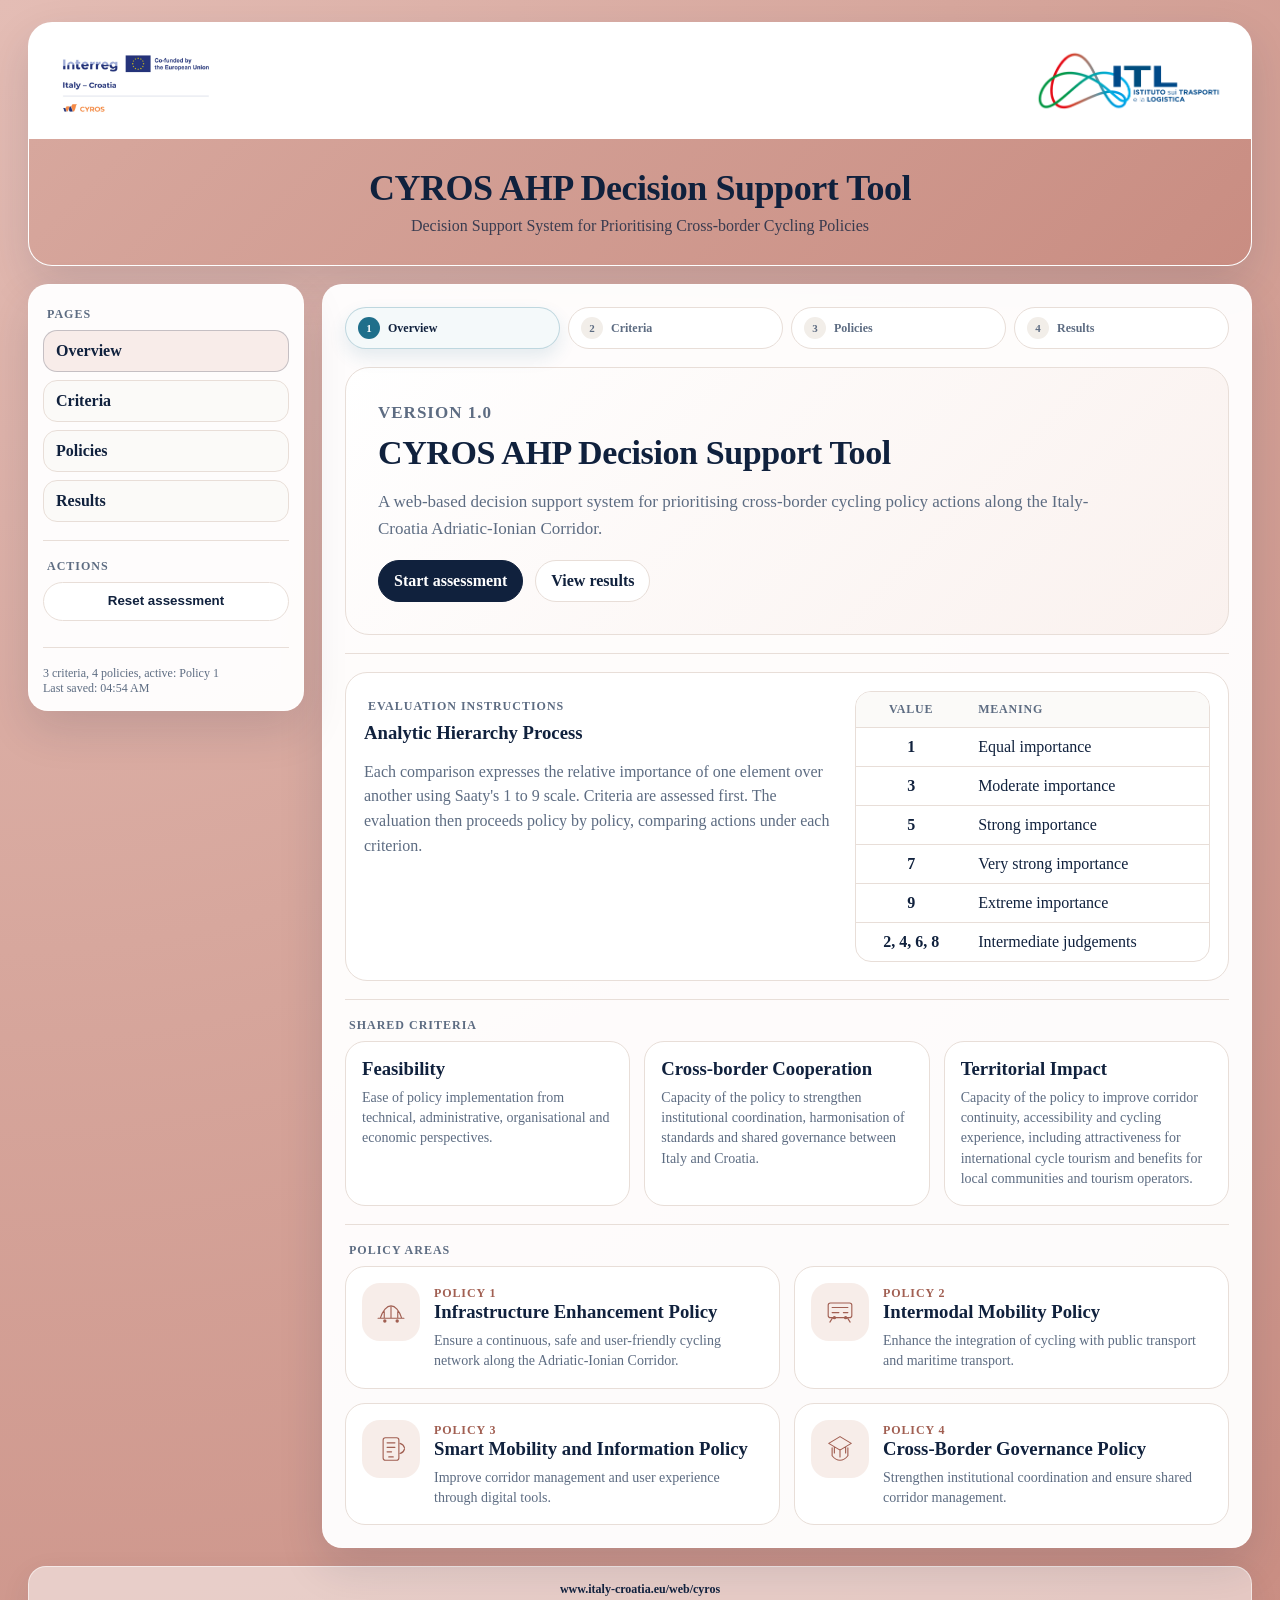
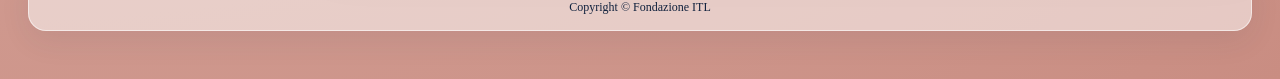
==== commit 0cf3fdf8: "2.1.2" ====
--- a/index.html
+++ b/index.html
@@ -1,45 +1,40 @@
 <!doctype html>
 <html lang="en">
 <head>
-  <meta charset="utf-8" />
-  <meta name="viewport" content="width=device-width, initial-scale=1" />
+  <meta charset="utf-8">
+  <meta name="viewport" content="width=device-width,initial-scale=1">
   <title>CYROS AHP Decision Support Tool</title>
-  <link rel="stylesheet" href="styles.css" />
+  <link rel="stylesheet" href="styles.css">
 </head>
-<body>
-  <div class="shell">
-    <header class="brandHeader">
-      <div class="logoBar">
-        <img src="assets/interreg-cyros.png" class="logo interreg" alt="Interreg Italy-Croatia CYROS" />
-        <img src="assets/itl-logo.png" class="logo itl" alt="Fondazione ITL" />
+<body data-page="overview">
+  <div class="wrap">
+    <header class="brandTop">
+      <div class="logoRow">
+        <img class="brandLogo" src="assets/interreg-cyros.png" alt="Interreg Italy-Croatia CYROS">
+        <img class="brandLogo itl" src="assets/itl-logo.png" alt="Fondazione ITL">
       </div>
-      <section class="hero">
-        <span class="version">Version 1.0</span>
-        <h1>CYROS AHP Decision Support Tool</h1>
-        <p class="lead">Decision support system for prioritising cross-border cycling policies</p>
-        <p class="minor">Italy-Croatia Adriatic-Ionian Cycling Corridor</p>
-        <div class="heroActions">
-          <button class="btn primary" data-route="criteria">Start Assessment</button>
-          <button class="btn ghost" data-route="results">View Results</button>
-        </div>
-      </section>
+      <div class="titleBand">
+        <h1 class="h1">CYROS AHP Decision Support Tool</h1>
+        <p class="subtitle">Decision Support System for Prioritising Cross-border Cycling Policies</p>
+      </div>
     </header>
-
-    <nav class="topNav" aria-label="Workflow navigation">
-      <button class="navItem active" data-route="overview">Overview</button>
-      <button class="navItem" data-route="criteria">Criteria</button>
-      <button class="navItem" data-route="policies">Policies</button>
-      <button class="navItem" data-route="results">Results</button>
-      <button class="navItem subtle" id="btnReset" type="button">Reset</button>
-      <button class="navItem subtle" id="btnExport" type="button">Export JSON</button>
-    </nav>
-
-    <main id="app" class="app"></main>
-
-    <footer class="footer">
-      <a href="https://www.italy-croatia.eu/web/cyros" target="_blank" rel="noopener">https://www.italy-croatia.eu/web/cyros</a>
-      <span>Copyright © Fondazione ITL</span>
-    </footer>
+    <main class="grid">
+      <aside class="panel">
+        <div class="panelTitle">Pages</div>
+        <a class="navLink active" href="index.html">Overview</a>
+        <a class="navLink" href="criteria.html">Criteria</a>
+        <a class="navLink" href="policies.html">Policies</a>
+        <a class="navLink" href="results.html">Results</a>
+        <div class="divider"></div>
+        <div class="panelTitle">Actions</div>
+        <button class="btn" id="btnReset">Reset assessment</button>
+        <div class="divider"></div>
+        <div class="small muted" id="status"></div>
+        <div class="small muted" id="lastSaved"></div>
+      </aside>
+      <section class="content"><div class="card" id="view"></div></section>
+    </main>
+    <footer class="siteFooter"><div><a href="https://www.italy-croatia.eu/web/cyros" target="_blank" rel="noopener">www.italy-croatia.eu/web/cyros</a></div><div>Copyright © Fondazione ITL</div></footer>
   </div>
   <script src="app.js"></script>
 </body>
--- a/styles.css
+++ b/styles.css
@@ -1,59 +1,53 @@
 :root{
-  --bg:#d6a095;
-  --bg2:#c98678;
-  --paper:#fffaf7;
-  --card:#fffefd;
-  --ink:#08264a;
-  --muted:#5f6f85;
-  --line:#eadbd4;
-  --blue:#0b4f82;
-  --blue2:#2c849a;
-  --orange:#dd8953;
-  --soft:#f5ebe7;
-  --green:#14875f;
-  --warn:#b26a21;
-  --bad:#b83232;
-  --radius:24px;
-  --shadow:0 28px 80px rgba(37,32,30,.18);
+  --primary:#D7A79D;
+  --primary-dark:#A15F52;
+  --text:#10213D;
+  --muted:#5D6C82;
+  --bg:#D7A79D;
+  --page:#F9F6F3;
+  --card:#FFFFFF;
+  --line:#E8DED8;
+  --blue:#1F6F8B;
+  --orange:#D68145;
+  --ok:#16803C;
+  --warn:#B66A00;
+  --bad:#B42318;
+  --shadow:0 18px 45px rgba(16,33,61,.13);
+  --r:20px;
 }
 *{box-sizing:border-box}
 html,body{min-height:100%}
 body{
   margin:0;
-  color:var(--ink);
-  font-family:Inter, Source Sans 3, Segoe UI, system-ui, -apple-system, Arial, sans-serif;
-  background-color:var(--bg);
-  background-image:linear-gradient(120deg, rgba(255,255,255,.28), rgba(255,255,255,0) 38%, rgba(89,38,28,.14)), url("assets/color-swatch.png");
-  background-size:cover, 160px 160px;
-  background-attachment:fixed;
+  font-family:Inter,Source Sans 3,Segoe UI,Roboto,Arial,sans-serif;
+  color:var(--text);
+  background:radial-gradient(circle at top left,#E4BDB5 0,#D7A79D 45%,#C98D82 100%);
 }
-button,input{font:inherit}
-.shell{max-width:1420px;margin:26px auto 42px;padding:0 22px}
-.brandHeader{background:var(--paper);border:1px solid rgba(255,255,255,.72);border-radius:30px;box-shadow:var(--shadow);overflow:hidden}
-.logoBar{height:122px;display:flex;align-items:center;justify-content:space-between;padding:22px 44px;background:#fff}
-.logo{object-fit:contain;display:block}.logo.interreg{height:78px;max-width:390px}.logo.itl{height:82px;max-width:360px}
-.hero{padding:34px 44px 42px;text-align:center;background:linear-gradient(180deg, rgba(214,160,149,.95), rgba(214,160,149,.72));border-top:1px solid rgba(8,38,74,.10)}
-.version{display:inline-flex;border:1px solid rgba(8,38,74,.22);background:rgba(255,255,255,.65);border-radius:999px;padding:7px 16px;font-size:13px;font-weight:800;margin-bottom:12px}
-h1,.h1{font-family:Georgia, 'Times New Roman', serif;font-size:clamp(34px,4vw,52px);line-height:1;margin:0 0 12px;color:var(--ink);letter-spacing:-.03em}
-.lead{font-size:18px;margin:0 0 8px;font-weight:700}.minor{font-size:15px;margin:0;color:var(--ink)}
-.heroActions{display:flex;gap:12px;justify-content:center;margin-top:26px;flex-wrap:wrap}
-.btn{border:1px solid rgba(8,38,74,.18);border-radius:999px;padding:12px 22px;background:#fff;color:var(--ink);font-weight:800;cursor:pointer;text-decoration:none;display:inline-flex;align-items:center;justify-content:center;gap:8px;transition:.18s ease}
-.btn:hover{transform:translateY(-1px);box-shadow:0 12px 26px rgba(8,38,74,.16)}.btn.primary{background:var(--ink);color:white;border-color:var(--ink)}.btn.ghost{background:rgba(255,255,255,.62)}
-.topNav{margin:18px 0;display:flex;align-items:center;gap:10px;flex-wrap:wrap;background:rgba(255,255,255,.52);backdrop-filter:blur(8px);border:1px solid rgba(255,255,255,.50);border-radius:22px;padding:10px;box-shadow:0 16px 40px rgba(37,32,30,.10)}
-.navItem{border:1px solid rgba(8,38,74,.12);background:rgba(255,255,255,.72);color:var(--ink);border-radius:16px;padding:11px 18px;font-weight:850;cursor:pointer}.navItem.active{background:var(--ink);color:#fff}.navItem.subtle{margin-left:auto;background:rgba(255,255,255,.44)}.navItem.subtle+.subtle{margin-left:0}
-.app{display:grid;gap:18px}.card{background:var(--card);border:1px solid rgba(255,255,255,.74);border-radius:var(--radius);padding:26px;box-shadow:0 20px 55px rgba(37,32,30,.13)}
-.card h2{font-family:Georgia, 'Times New Roman', serif;margin:0 0 14px;font-size:28px;letter-spacing:-.02em}.card h3{margin:0 0 8px;font-size:18px}.card p{line-height:1.55;color:var(--muted);margin:0 0 12px}
-.sectionTitle{background:rgba(255,255,255,.68);border:1px solid rgba(255,255,255,.52);border-radius:var(--radius);padding:24px 28px;box-shadow:0 20px 55px rgba(37,32,30,.12)}
-.sectionTitle span,.eyebrow{display:block;text-transform:uppercase;letter-spacing:.12em;font-size:12px;font-weight:900;color:var(--orange);margin-bottom:8px}.sectionTitle h2{font-family:Georgia, 'Times New Roman', serif;font-size:36px;margin:0 0 8px}.sectionTitle p{margin:0;color:var(--muted)}
-.methodGrid,.criteriaCards{display:grid;grid-template-columns:repeat(3,1fr);gap:16px}.methodGrid div,.criteriaCards article,.scaleGrid div{border:1px solid var(--line);background:#fff;border-radius:18px;padding:18px}.methodGrid strong{display:block;margin-bottom:8px}.methodGrid span,.scaleGrid span{display:block;color:var(--muted);line-height:1.45}.scaleGrid{display:grid;grid-template-columns:repeat(5,1fr);gap:12px}.scaleGrid b{font-size:26px;color:var(--orange);display:block;margin-bottom:8px}
-.twoCol{display:grid;grid-template-columns:minmax(0,1fr) 520px;gap:18px;align-items:start}.sticky{position:sticky;top:18px}
-.pairwiseList{display:grid;gap:14px}.compareCard{display:grid;grid-template-columns:minmax(180px,1fr) 310px minmax(180px,1fr);gap:18px;align-items:stretch;border:1px solid var(--line);border-radius:22px;background:#fff;padding:16px}.compareSide{background:var(--soft);border-radius:18px;padding:16px;min-height:120px}.compareSide.right{text-align:right}.compareSide span{display:block;font-weight:900;font-size:17px;margin-bottom:8px}.compareSide p,.compareSide li{font-size:13px;line-height:1.4;color:var(--muted)}.compareSide ul{margin:8px 0 0 18px;padding:0}.compareSide.right ul{list-style-position:inside;margin-left:0}.sliderBox{display:flex;flex-direction:column;justify-content:center;gap:12px}.pairSlider{width:100%;accent-color:var(--blue2)}.sliderMeta{display:flex;align-items:center;justify-content:space-between;color:var(--muted);font-size:13px}.pairValue{font-size:20px;color:var(--ink)}
-.statusBadge{display:inline-flex;border-radius:999px;padding:8px 13px;font-weight:900;font-size:13px;margin-bottom:14px;border:1px solid var(--line);background:#fff}.statusBadge.good{color:var(--green)}.statusBadge.mid{color:var(--warn)}.statusBadge.bad{color:var(--bad)}
-.matrixPanel{border:1px solid var(--line);background:#fff;border-radius:22px;padding:16px;margin-top:4px}.matrixHead{display:flex;justify-content:space-between;align-items:flex-start;gap:12px}.matrixHead h3{font-size:18px;margin:0;color:var(--ink)}.matrixHead p{font-size:13px;margin:4px 0 0}.infoBtn{border:1px solid var(--line);background:var(--soft);border-radius:999px;width:34px;height:34px;cursor:help;color:var(--blue);font-weight:900}.svgScroller{overflow:auto;padding-top:4px}.matrixSvg{width:100%;min-width:440px;height:auto;display:block}.axisHint{font-size:16px;font-weight:900;fill:#08264a}.mLabel{font-size:12px;font-weight:850;fill:#08264a}.mVal{font-size:16px;font-weight:900;fill:#081f3d}
-.miniTable{margin-top:18px;border:1px solid var(--line);border-radius:18px;overflow:hidden}.miniTable h3{padding:14px 16px;background:var(--soft);margin:0}.miniTable div{display:flex;justify-content:space-between;gap:12px;padding:12px 16px;border-top:1px solid var(--line)}.miniTable strong{color:var(--blue)}
-.policyTabs,.criterionTabs{display:flex;gap:10px;flex-wrap:wrap}.policyTab,.criterionTab{border:1px solid rgba(8,38,74,.12);background:rgba(255,255,255,.78);border-radius:18px;padding:12px 16px;font-weight:900;color:var(--ink);cursor:pointer}.policyTab{display:flex;align-items:center;gap:10px}.policyTab svg{width:28px;height:28px;color:var(--blue2)}.policyTab.active,.criterionTab.active{background:var(--ink);color:#fff}.policyTab.active svg{color:#fff}.policyHero{display:flex;gap:18px;align-items:center}.policyIcon{width:76px;height:76px;border-radius:22px;background:linear-gradient(135deg,var(--blue),var(--blue2));display:grid;place-items:center;color:white;flex:0 0 auto}.policyIcon svg{width:45px;height:45px}.smallIcon{width:58px;height:58px;border-radius:18px}.smallIcon svg{width:34px;height:34px}
-.pager{display:flex;justify-content:space-between;gap:12px}.resultBlock{display:grid;gap:18px}.resultHead{display:flex;align-items:center;gap:16px}.resultHead h2{margin:0}.resultHead p{margin:2px 0 0}.resultHead .statusBadge{margin-left:auto;margin-bottom:0}
-.hChart{display:grid;gap:12px}.hRow{display:grid;grid-template-columns:280px 1fr 70px;gap:14px;align-items:center}.hLabel{display:flex;gap:10px;align-items:center;font-weight:850}.hLabel b{display:grid;place-items:center;width:28px;height:28px;border-radius:999px;background:var(--soft);color:var(--blue)}.hRow.top .hLabel b{background:var(--orange);color:#fff}.hBarWrap{height:18px;background:var(--soft);border-radius:999px;overflow:hidden;border:1px solid var(--line)}.hBar{height:100%;border-radius:999px;background:linear-gradient(90deg,var(--blue),var(--blue2))}.hRow.top .hBar{background:linear-gradient(90deg,var(--orange),#efaa76)}.rankTable{width:100%;border-collapse:separate;border-spacing:0;border:1px solid var(--line);border-radius:18px;overflow:hidden}.rankTable th,.rankTable td{padding:12px 14px;border-bottom:1px solid var(--line);text-align:left}.rankTable th{background:var(--soft);font-size:12px;text-transform:uppercase;letter-spacing:.08em}.rankTable td:last-child,.rankTable th:last-child{text-align:right}.rankTable tr:last-child td{border-bottom:0}.deliverableBox{border-left:6px solid var(--orange)}
-.footer{margin-top:22px;padding:18px 8px;display:flex;justify-content:space-between;gap:16px;color:rgba(8,38,74,.86);font-size:13px;font-weight:750}.footer a{color:var(--ink)}
-@media (max-width:1100px){.twoCol{grid-template-columns:1fr}.sticky{position:static}.compareCard{grid-template-columns:1fr}.compareSide.right{text-align:left}.compareSide.right ul{list-style-position:outside;margin-left:18px}.hRow{grid-template-columns:1fr}.logoBar{height:auto;gap:20px}.logo.interreg{height:64px}.logo.itl{height:66px}}
-@media (max-width:760px){.shell{padding:0 12px}.logoBar{padding:18px;flex-direction:column}.methodGrid,.criteriaCards,.scaleGrid{grid-template-columns:1fr}.hero{padding:28px 18px}.card{padding:18px}.navItem.subtle{margin-left:0}.footer{flex-direction:column}.policyHero,.resultHead{align-items:flex-start}.resultHead{flex-direction:column}.resultHead .statusBadge{margin-left:0}.mLabel{font-size:11px}.matrixSvg{min-width:620px}}
+.wrap{max-width:1260px;margin:0 auto;padding:22px 18px 48px}
+.brandTop{background:var(--card);border-radius:24px;box-shadow:var(--shadow);overflow:hidden;border:1px solid rgba(255,255,255,.65)}
+.logoRow{display:flex;align-items:center;justify-content:space-between;gap:26px;padding:18px 26px;min-height:116px;background:#fff}
+.brandLogo{height:78px;width:auto;max-width:42%;object-fit:contain}.brandLogo.itl{height:68px}
+.titleBand{background:linear-gradient(135deg,#D7A79D,#C98D82);color:var(--text);text-align:center;padding:28px 20px 30px}
+.h1{margin:0;font-size:36px;letter-spacing:-.45px;color:var(--text)}
+.subtitle{margin:8px 0 0;color:rgba(16,33,61,.78);font-size:16px}
+.topActions{display:flex;gap:10px;justify-content:center;margin-top:18px;flex-wrap:wrap}
+.grid{display:grid;grid-template-columns:276px 1fr;gap:18px;margin-top:18px}.content{display:grid;gap:18px}
+.panel,.card{background:rgba(255,255,255,.96);border:1px solid rgba(255,255,255,.56);border-radius:var(--r);box-shadow:var(--shadow)}
+.panel{padding:14px;position:sticky;top:16px;height:max-content}.card{padding:22px}
+.panelTitle{font-size:12px;text-transform:uppercase;letter-spacing:1px;color:var(--muted);font-weight:850;margin:8px 4px}.divider{height:1px;background:var(--line);margin:18px 0}.muted{color:var(--muted)}.small{font-size:12px}.eyebrow{font-size:12px;letter-spacing:1px;text-transform:uppercase;font-weight:900;color:var(--primary-dark);margin:0 0 8px}
+.navLink{display:block;padding:11px 12px;border-radius:14px;border:1px solid var(--line);background:#FBFAF8;color:var(--text);text-decoration:none;margin-bottom:8px;font-weight:700}.navLink:hover,.navLink.active{border-color:rgba(16,33,61,.22);background:#F8ECE9;color:#10213D}
+.btn{border:1px solid var(--line);background:#fff;color:var(--text);padding:11px 15px;border-radius:999px;cursor:pointer;text-decoration:none;display:inline-flex;align-items:center;justify-content:center;font-weight:800;line-height:1.1}.btn:hover{border-color:rgba(16,33,61,.25);background:#FBF6F3}.btn.primary{background:#10213D;border-color:#10213D;color:#fff}.btn.inline{width:auto}.panel .btn{width:100%;margin-bottom:8px}
+.heroCard{background:linear-gradient(135deg,#FFF,#FAF1EE);border:1px solid var(--line);border-radius:24px;padding:32px}.heroCard h2{font-size:34px;margin:0 0 10px;letter-spacing:-.4px}.heroCard p{max-width:760px;color:var(--muted);font-size:17px;line-height:1.55}.heroActions{display:flex;gap:12px;flex-wrap:wrap;margin-top:18px}
+.methodCard{display:grid;grid-template-columns:1.2fr .9fr;gap:18px;align-items:start;border:1px solid var(--line);background:#fff;border-radius:22px;padding:18px}.methodCard h3{margin:0 0 8px}.methodCard p{color:var(--muted);line-height:1.55}
+.progressList{display:grid;grid-template-columns:repeat(4,1fr);gap:8px;margin-bottom:18px}.progressItem{border:1px solid var(--line);border-radius:999px;background:#fff;color:var(--muted);padding:9px 12px;font-size:12px;font-weight:850;display:flex;align-items:center;gap:8px}.progressItem span{width:22px;height:22px;border-radius:999px;display:grid;place-items:center;background:#F2EEE9;color:var(--muted);font-size:11px}.progressItem.done,.progressItem.active{color:var(--text);border-color:rgba(31,111,139,.25);background:#F4F9FA}.progressItem.done span,.progressItem.active span{background:var(--blue);color:#fff}.progressItem.active{box-shadow:0 8px 18px rgba(31,111,139,.12)}
+.criteriaGrid,.policyGrid{display:grid;grid-template-columns:repeat(3,1fr);gap:14px}.policyGrid{grid-template-columns:repeat(2,1fr)}.criterionCard,.policyCard{border:1px solid var(--line);border-radius:20px;background:#fff;padding:16px}.criterionCard h3,.policyCard h3{margin:0 0 8px}.criterionCard p,.policyCard p{margin:0;color:var(--muted);line-height:1.45;font-size:14px}.policyCard{display:flex;gap:14px}.policyCard span,.policyHero span,.resultHead span{font-size:12px;text-transform:uppercase;letter-spacing:.9px;font-weight:900;color:var(--primary-dark)}.policyIcon{width:58px;height:58px;min-width:58px;border-radius:18px;background:#F7EDE9;color:var(--primary-dark);display:grid;place-items:center}.policyIcon svg{width:36px;height:36px}.policyIcon.large{width:74px;height:74px;min-width:74px}.policyIcon.large svg{width:46px;height:46px}
+.sectionHead{display:flex;align-items:flex-start;justify-content:space-between;gap:16px;margin-bottom:16px}.sectionHead.compact{align-items:center}.sectionHead h2,.sectionHead h3{margin:0 0 6px}.sectionHead p{margin:0;color:var(--muted);line-height:1.45}.badge{display:inline-flex;gap:6px;align-items:center;border:1px solid var(--line);border-radius:999px;padding:7px 11px;background:#fff;font-size:12px;white-space:nowrap}.badge.good{color:var(--ok);border-color:rgba(22,128,60,.25);background:#F2FAF5}.badge.mid{color:var(--warn);border-color:rgba(182,106,0,.25);background:#FFF8ED}.badge.warn{color:var(--bad);border-color:rgba(180,35,24,.25);background:#FFF3F1}
+.comparisonCard{display:grid;grid-template-columns:minmax(220px,1fr) minmax(260px,1fr) minmax(220px,1fr);gap:16px;align-items:center;border:1px solid var(--line);border-radius:22px;background:#fff;padding:16px;margin-bottom:12px}.compareItem{font-size:14px;color:var(--muted);line-height:1.45}.compareItem.right{text-align:right}.compareItem.right ul{direction:rtl;padding-right:18px}.compareItem ul{margin:8px 0 0;padding-left:18px}.compareLabel{font-weight:900;color:var(--text);font-size:16px}.pairMid{display:grid;gap:8px}.scaleLabels{display:flex;justify-content:space-between;color:var(--muted);font-size:11px;font-weight:800}.pairMid input[type="range"]{width:100%;accent-color:#177DDC}.pairReadout{display:flex;justify-content:center;gap:10px;align-items:center}.valBox{font-weight:900;font-size:20px}.dirBox{font-size:12px;color:var(--muted);font-weight:750}
+.tabs{display:flex;gap:8px;flex-wrap:wrap;margin:12px 0}.tabBtn{border:1px solid var(--line);background:#fff;border-radius:999px;padding:9px 13px;font-weight:850;cursor:pointer;color:var(--text)}.tabBtn.active{background:#10213D;border-color:#10213D;color:#fff}.policyHero{display:flex;gap:16px;align-items:center;background:#FBF6F3;border:1px solid var(--line);border-radius:22px;padding:18px}.policyHero h2{margin:4px 0 6px}.policyHero p{margin:0;color:var(--muted)}.criterionFocus{border-left:4px solid var(--orange);background:#FFF8F1;border-radius:16px;padding:13px 15px;margin:12px 0 16px}.criterionFocus p{margin:4px 0 0;color:var(--muted);line-height:1.45}
+.heatWrap{border:1px solid var(--line);border-radius:22px;background:#fff;padding:12px;box-shadow:0 14px 34px rgba(36,50,74,.08)}.heatTitle{display:flex;align-items:flex-start;justify-content:space-between;gap:12px;margin-bottom:4px}.heatTitle h3{font-size:18px;letter-spacing:-.2px;margin:0}.heatTitle p{font-size:12px;margin:2px 0 6px;color:var(--muted)}.matrixScroll{overflow:auto;padding-bottom:4px}.heatSvg{width:100%;height:auto;min-width:520px;max-width:780px;margin:auto;display:block}
+.resultGrid{display:grid;grid-template-columns:1fr;gap:14px}.resultCard{border:1px solid var(--line);border-radius:22px;background:#fff;padding:18px;margin-bottom:18px}.resultHead{display:flex;gap:14px;align-items:center;margin-bottom:16px}.resultHead h3{margin:0 0 4px}.resultHead p{margin:0;color:var(--muted)}.rankBars{display:grid;gap:12px;margin:12px 0 16px}.rankBarRow{display:grid;grid-template-columns:minmax(260px,1.65fr) minmax(220px,2fr) 72px;gap:12px;align-items:center}.rankLabel{display:flex;gap:10px;align-items:center;font-weight:800}.rankNum{width:27px;height:27px;display:grid;place-items:center;border-radius:999px;background:#F7EDE9;color:var(--primary-dark);font-size:12px;font-weight:900}.rankNum.winner{background:var(--orange);color:#fff}.barTrack{height:18px;background:#EEF1F2;border-radius:999px;overflow:hidden}.barFill{height:100%;background:linear-gradient(90deg,#1F6F8B,#2B839F);border-radius:999px}.barFill.top{background:linear-gradient(90deg,#D68145,#C65F35)}.barValue{text-align:right;font-weight:900;color:var(--text)}.miniBadge{display:inline-block;margin-left:8px;border-radius:999px;padding:3px 7px;background:#FFF0E6;color:var(--primary-dark);font-size:11px;font-weight:900}.winnerRow td{background:#FFFBF7}
+table{width:100%;border-collapse:separate;border-spacing:0;border:1px solid var(--line);border-radius:16px;overflow:hidden}th,td{padding:10px 12px;border-bottom:1px solid var(--line);text-align:right}th{background:#FBFAF8;color:var(--muted);font-size:12px;text-transform:uppercase;letter-spacing:.8px}th:first-child,td:first-child,th:nth-child(2),td:nth-child(2){text-align:left}tr:last-child td{border-bottom:0}.scaleTable td:first-child{font-weight:900;width:110px;text-align:center}.scaleTable th:first-child{text-align:center}
+.reportBox{border:1px solid var(--line);border-radius:24px;background:#fff;padding:20px}.reportBox h4{margin:18px 0 8px}.reportBox p{line-height:1.55;color:var(--muted)}
+.siteFooter{margin-top:18px;padding:14px 18px;text-align:center;color:#10213D;font-size:12px;line-height:1.45;background:rgba(255,255,255,.52);border:1px solid rgba(255,255,255,.55);border-radius:18px;box-shadow:0 10px 30px rgba(36,50,74,.08)}.siteFooter a{color:#10213D;font-weight:800;text-decoration:none}.siteFooter a:hover{text-decoration:underline}
+@media(max-width:980px){.grid{grid-template-columns:1fr}.panel{position:static}.criteriaGrid,.policyGrid,.methodCard{grid-template-columns:1fr}.progressList{grid-template-columns:1fr 1fr}.comparisonCard{grid-template-columns:1fr}.compareItem.right{text-align:left}.compareItem.right ul{direction:ltr;padding-left:18px;padding-right:0}.rankBarRow{grid-template-columns:1fr}.barValue{text-align:left}.logoRow{min-height:auto;padding:14px}.brandLogo{height:56px}.brandLogo.itl{height:50px}.h1{font-size:28px}.heroCard h2{font-size:28px}.heatSvg{min-width:620px}}
+@media print{body{background:#fff}.brandTop,.panel,.topActions,.progressList,.siteFooter,.btn{display:none!important}.wrap{max-width:none;padding:0}.grid{display:block}.card,.resultCard,.reportBox{box-shadow:none;border-color:#ddd;break-inside:avoid}.content{display:block}.heatWrap{break-inside:avoid}.reportBox{border:0;padding:0}}
